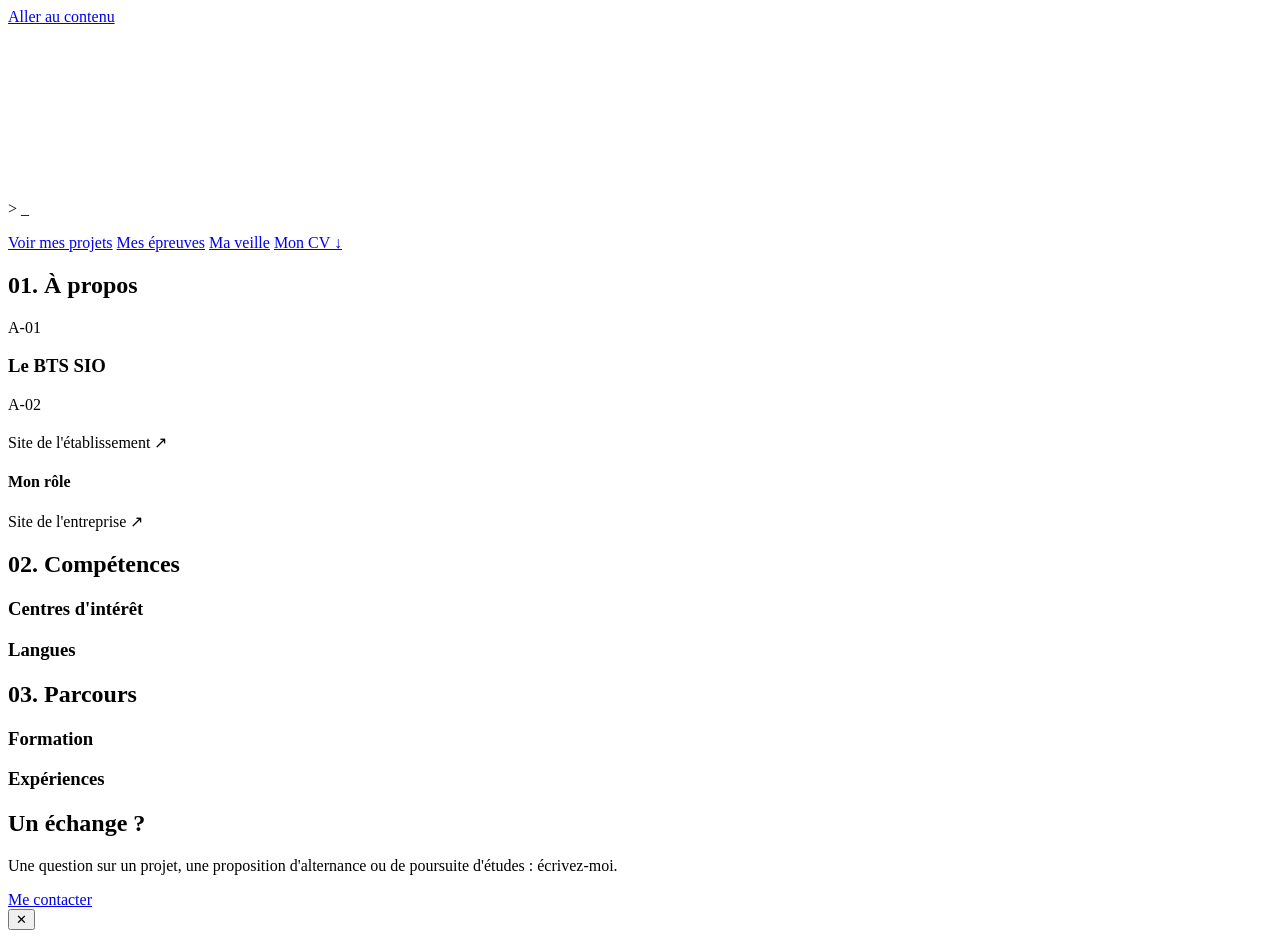
==== index.html @ 0b48050b "Add files via upload" ====
<!DOCTYPE html>
<html lang="fr">
<head>
  <meta charset="UTF-8">
  <meta name="viewport" content="width=device-width, initial-scale=1.0">
  <title>Accueil — Portfolio BTS SIO SISR</title>
  <meta name="description" content="Portfolio BTS SIO option SISR — Épreuve E5">
  <link rel="icon" href="data:image/svg+xml,<svg xmlns='http://www.w3.org/2000/svg' viewBox='0 0 100 100'><text y='.9em' font-size='90'>🖧</text></svg>">
  <link rel="preconnect" href="https://fonts.googleapis.com">
  <link rel="preconnect" href="https://fonts.gstatic.com" crossorigin>
  <link href="https://fonts.googleapis.com/css2?family=Inter:wght@400;500;600;700;800&family=JetBrains+Mono:wght@400;600&display=swap" rel="stylesheet">
  <link rel="stylesheet" href="css/style.css">
  <script>try{document.documentElement.dataset.theme=localStorage.getItem("theme")||"dark"}catch(e){document.documentElement.dataset.theme="dark"}</script>
</head>
<body data-page="accueil">
  <a class="skip" href="#main">Aller au contenu</a>
  <header class="nav" id="nav"></header>
  <main id="main">
    <section class="hero" id="accueil">
      <canvas id="network-bg" aria-hidden="true"></canvas>
      <div class="container hero__content">
        <span class="tag" id="hero-badge"></span>
        <h1 class="hero__name" id="hero-name"></h1>
        <p class="hero__typed mono"><span class="prompt">&gt;</span> <span id="typed"></span><span class="cursor">_</span></p>
        <p class="hero__intro" id="hero-intro"></p>
        <div class="hero__actions">
          <a href="projets.html" class="btn btn--primary">Voir mes projets</a>
          <a href="epreuves.html" class="btn btn--ghost">Mes épreuves</a>
          <a href="veille.html" class="btn btn--ghost">Ma veille</a>
          <a href="#" class="btn btn--ghost" id="cv-btn" target="_blank" rel="noopener">Mon CV ↓</a>
        </div>
      </div>
    </section>

    <section class="section section--tight">
      <div class="container"><div class="stats" id="stats"></div></div>
    </section>

    <section class="section" id="apropos">
      <div class="container">
        <h2 class="section__title"><span class="num">01.</span> À propos</h2>
        <div class="about">
          <div class="about__photo" id="about-photo"></div>
          <div class="about__text"><p id="about-presentation"></p><ul class="about__infos" id="about-infos"></ul></div>
        </div>
        <div class="info-grid">
          <article class="card reveal"><p class="tag">A-01</p><h3>Le BTS SIO</h3><p id="bts-text"></p></article>
          <article class="card reveal"><p class="tag">A-02</p><h3 id="ecole-nom"></h3><p id="ecole-desc"></p><dl class="kv" id="ecole-infos"></dl><a id="ecole-site" target="_blank" rel="noopener">Site de l'établissement ↗</a></article>
          <article class="card reveal"><p class="tag" id="entreprise-type"></p><h3 id="entreprise-nom"></h3><p id="entreprise-desc"></p><h4 class="mini">Mon rôle</h4><p id="entreprise-role"></p><a id="entreprise-site" target="_blank" rel="noopener">Site de l'entreprise ↗</a></article>
        </div>
      </div>
    </section>

    <section class="section section--alt" id="competences">
      <div class="container">
        <h2 class="section__title"><span class="num">02.</span> Compétences</h2>
        <div class="skills" id="skills"></div>
        <div class="info-grid info-grid--2">
          <div class="card reveal"><h3>Centres d'intérêt</h3><div class="chips" id="soft"></div></div>
          <div class="card reveal"><h3>Langues</h3><ul class="list" id="langues"></ul></div>
        </div>
      </div>
    </section>

    <section class="section" id="parcours">
      <div class="container">
        <h2 class="section__title"><span class="num">03.</span> Parcours</h2>
        <div class="two-cols">
          <div><h3 class="sub-title">Formation</h3><div class="timeline" id="parcours-list"></div></div>
          <div><h3 class="sub-title">Expériences</h3><div class="timeline" id="experiences-list"></div></div>
        </div>
      </div>
    </section>

    <section class="section section--alt">
      <div class="container center">
        <h2 class="section__title section__title--center">Un échange ?</h2>
        <p class="section__intro">Une question sur un projet, une proposition d'alternance ou de poursuite d'études : écrivez-moi.</p>
        <a href="contact.html" class="btn btn--primary">Me contacter</a>
      </div>
    </section>
  </main>
  <footer class="footer" id="footer"></footer>

  <div class="modal" id="modal" aria-hidden="true">
    <div class="modal__overlay" data-close></div>
    <div class="modal__box" role="dialog" aria-modal="true" aria-labelledby="modal-title">
      <button class="modal__close" data-close aria-label="Fermer">✕</button>
      <div id="modal-content"></div>
    </div>
  </div>

  <script src="js/data/accueil.js"></script>
  <script src="js/data/epreuves.js"></script>
  <script src="js/data/projets.js"></script>
  <script src="js/data/veille.js"></script>
  <script src="js/data/certifications.js"></script>
  <script src="js/main.js"></script>
</body>
</html>
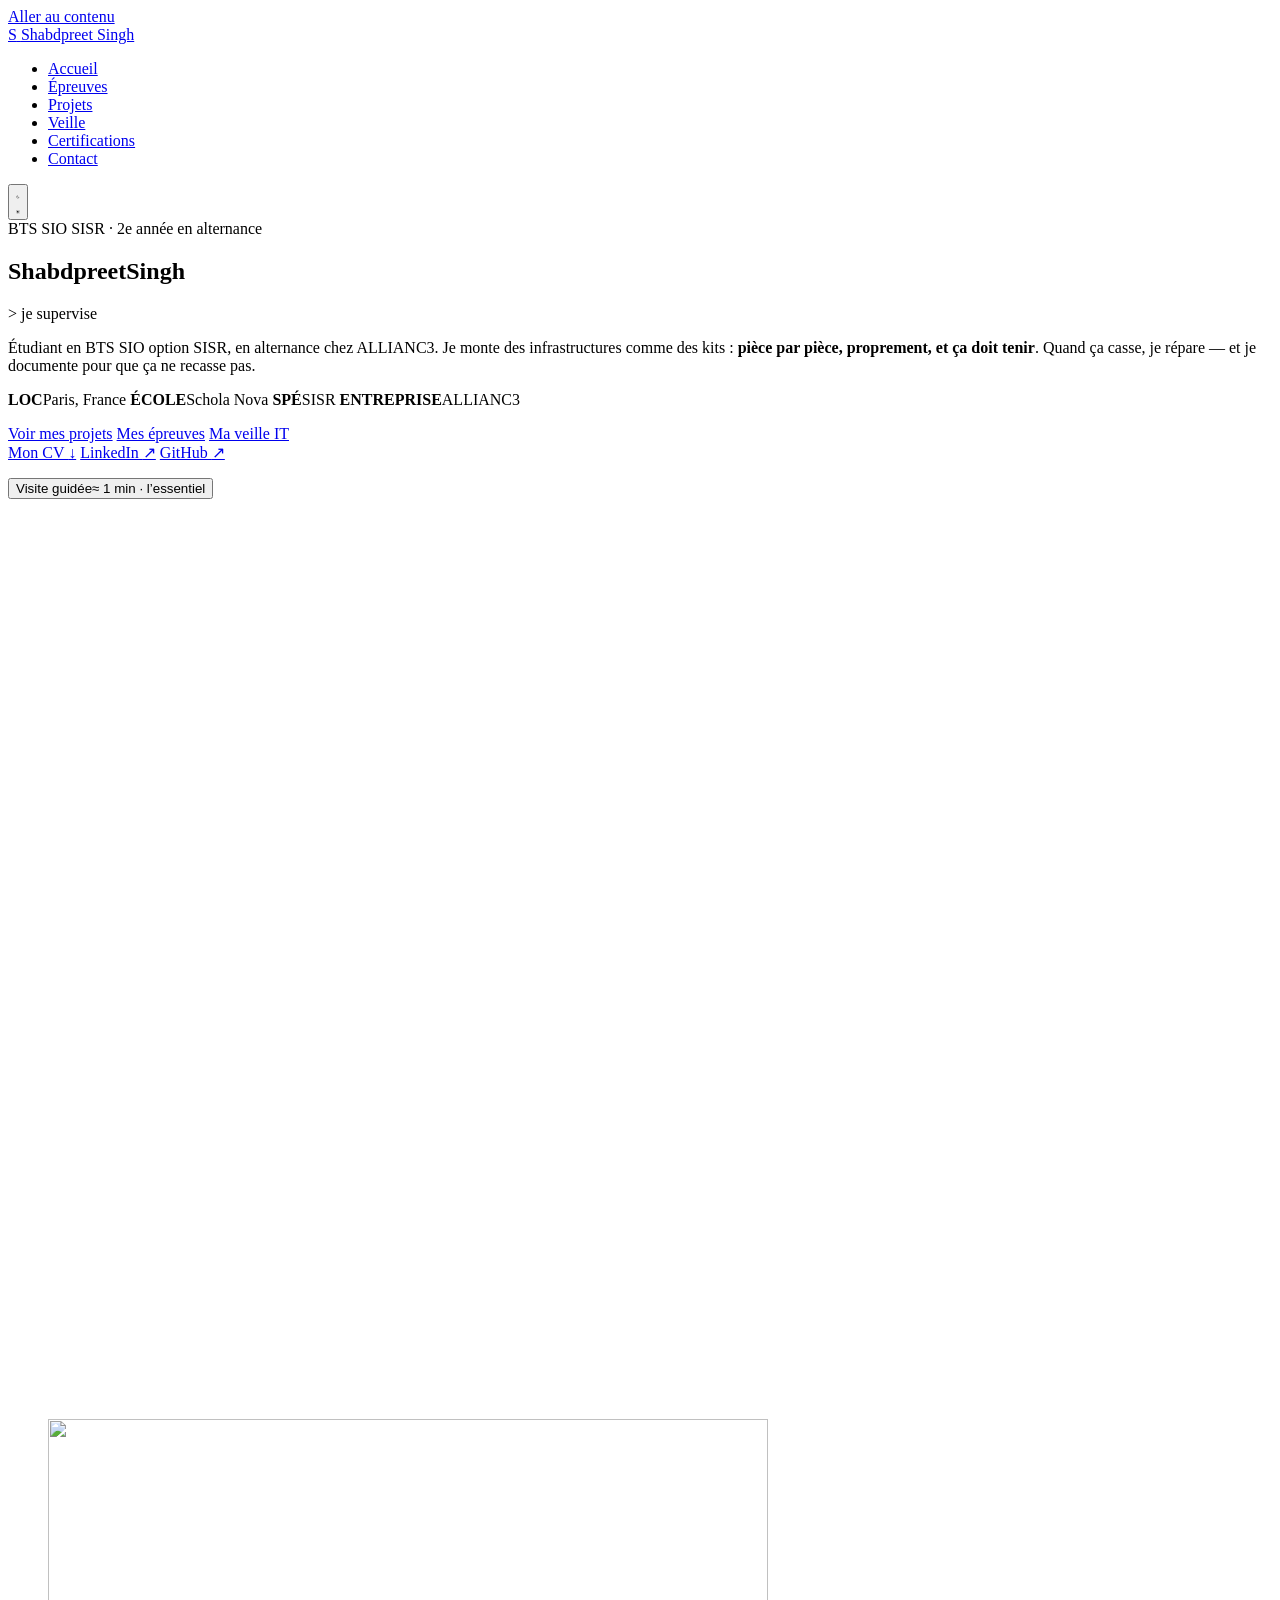
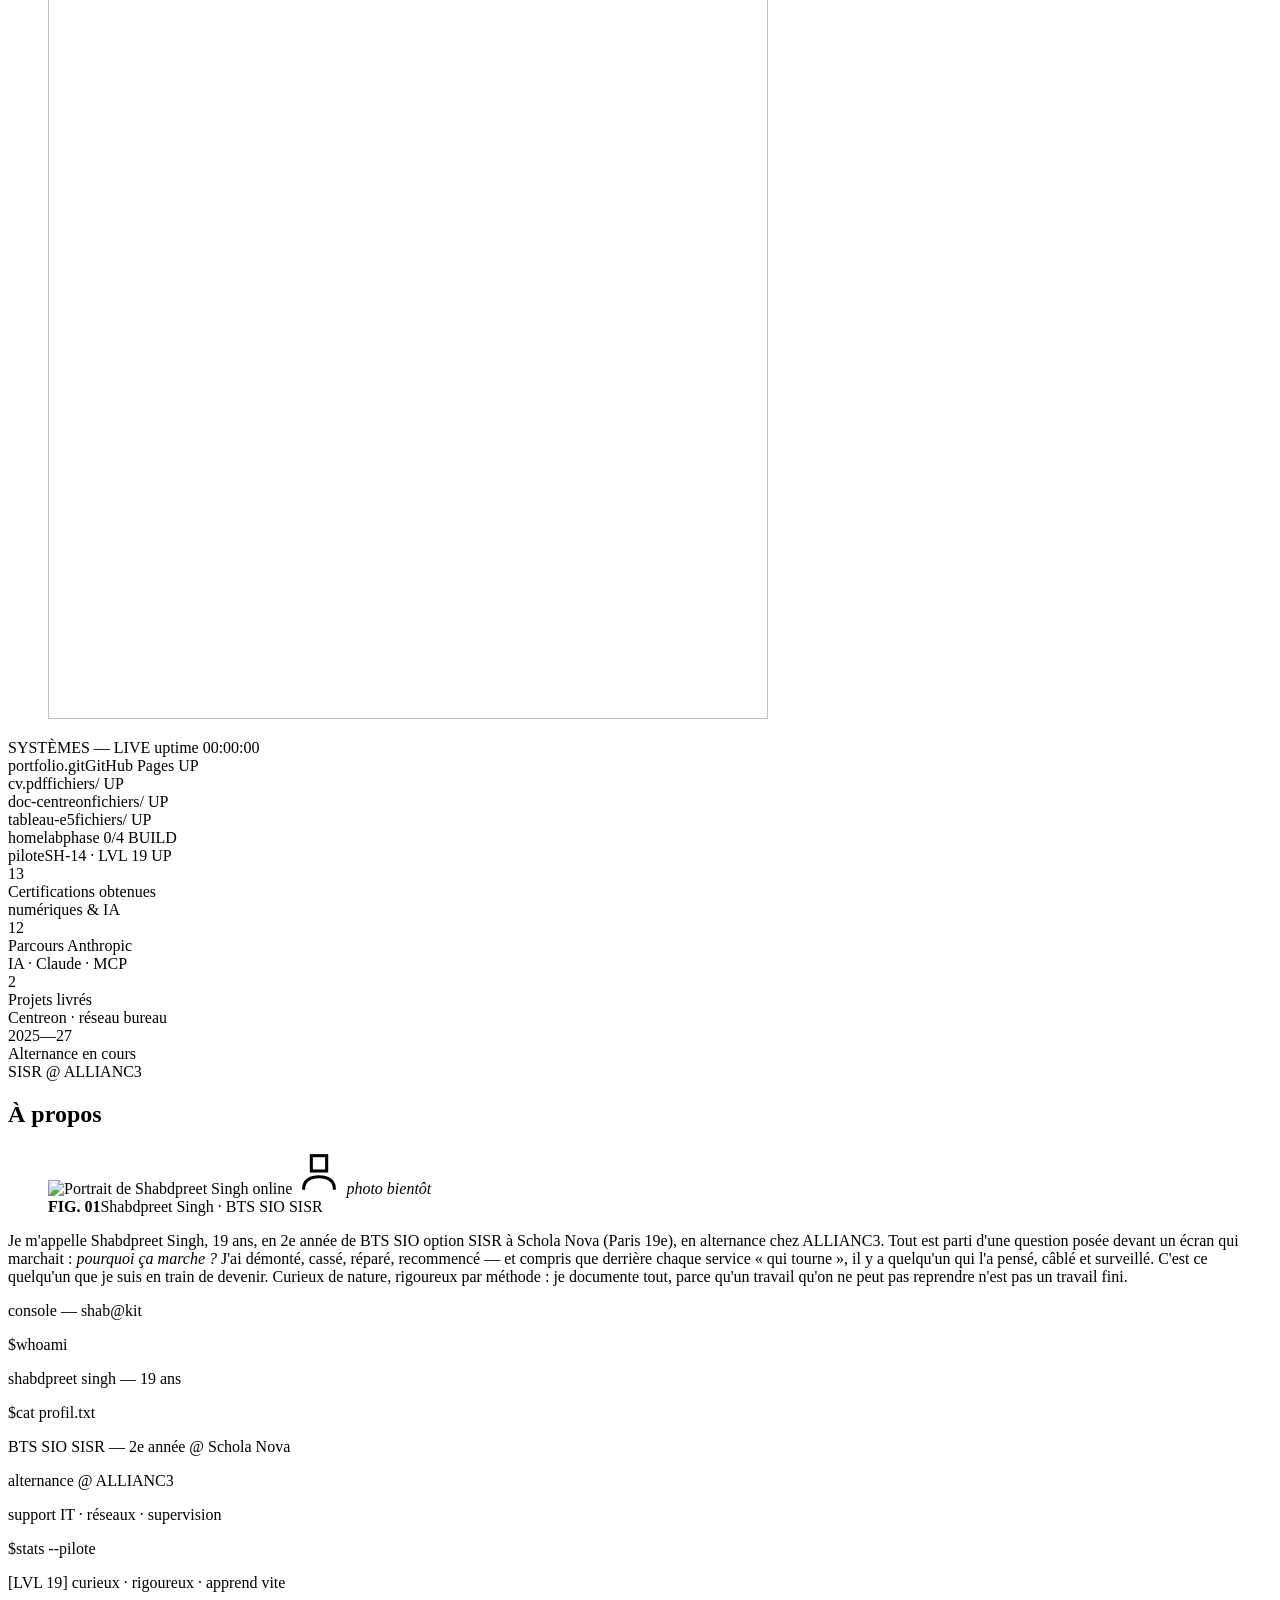
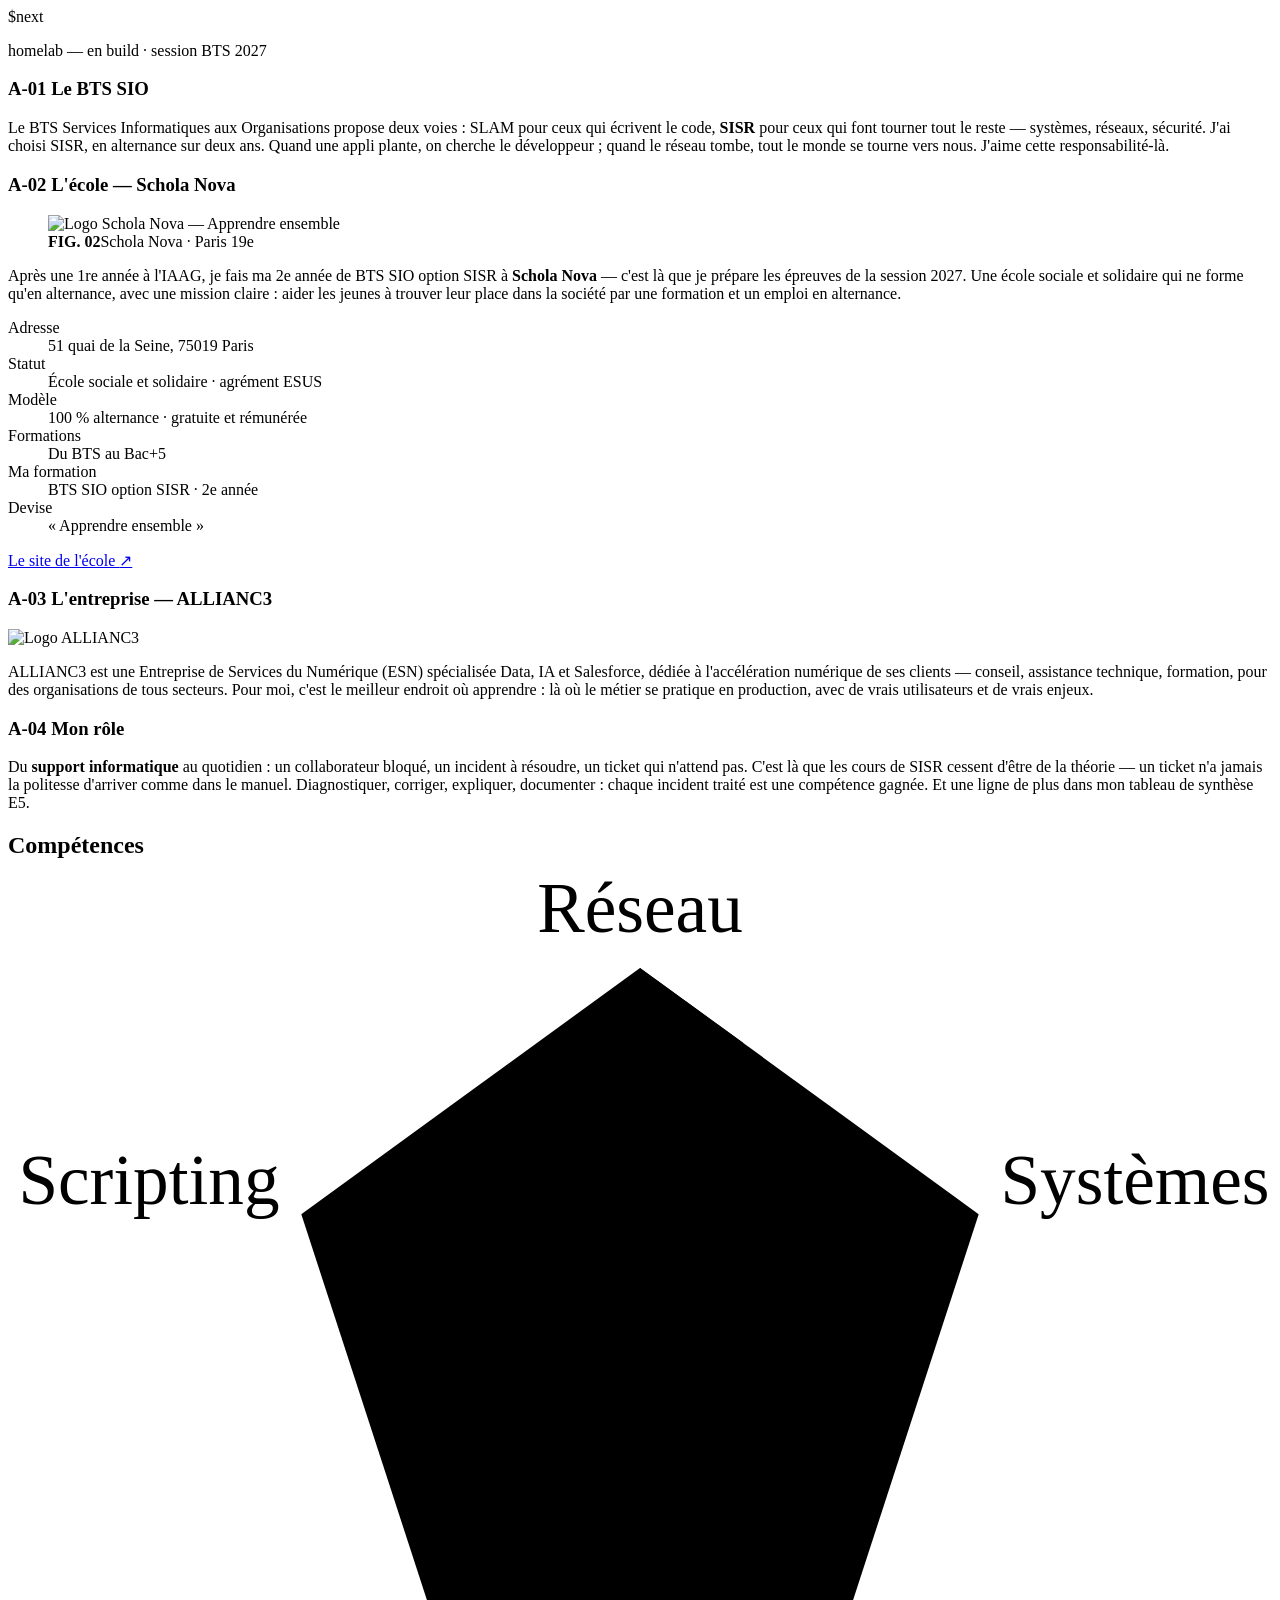
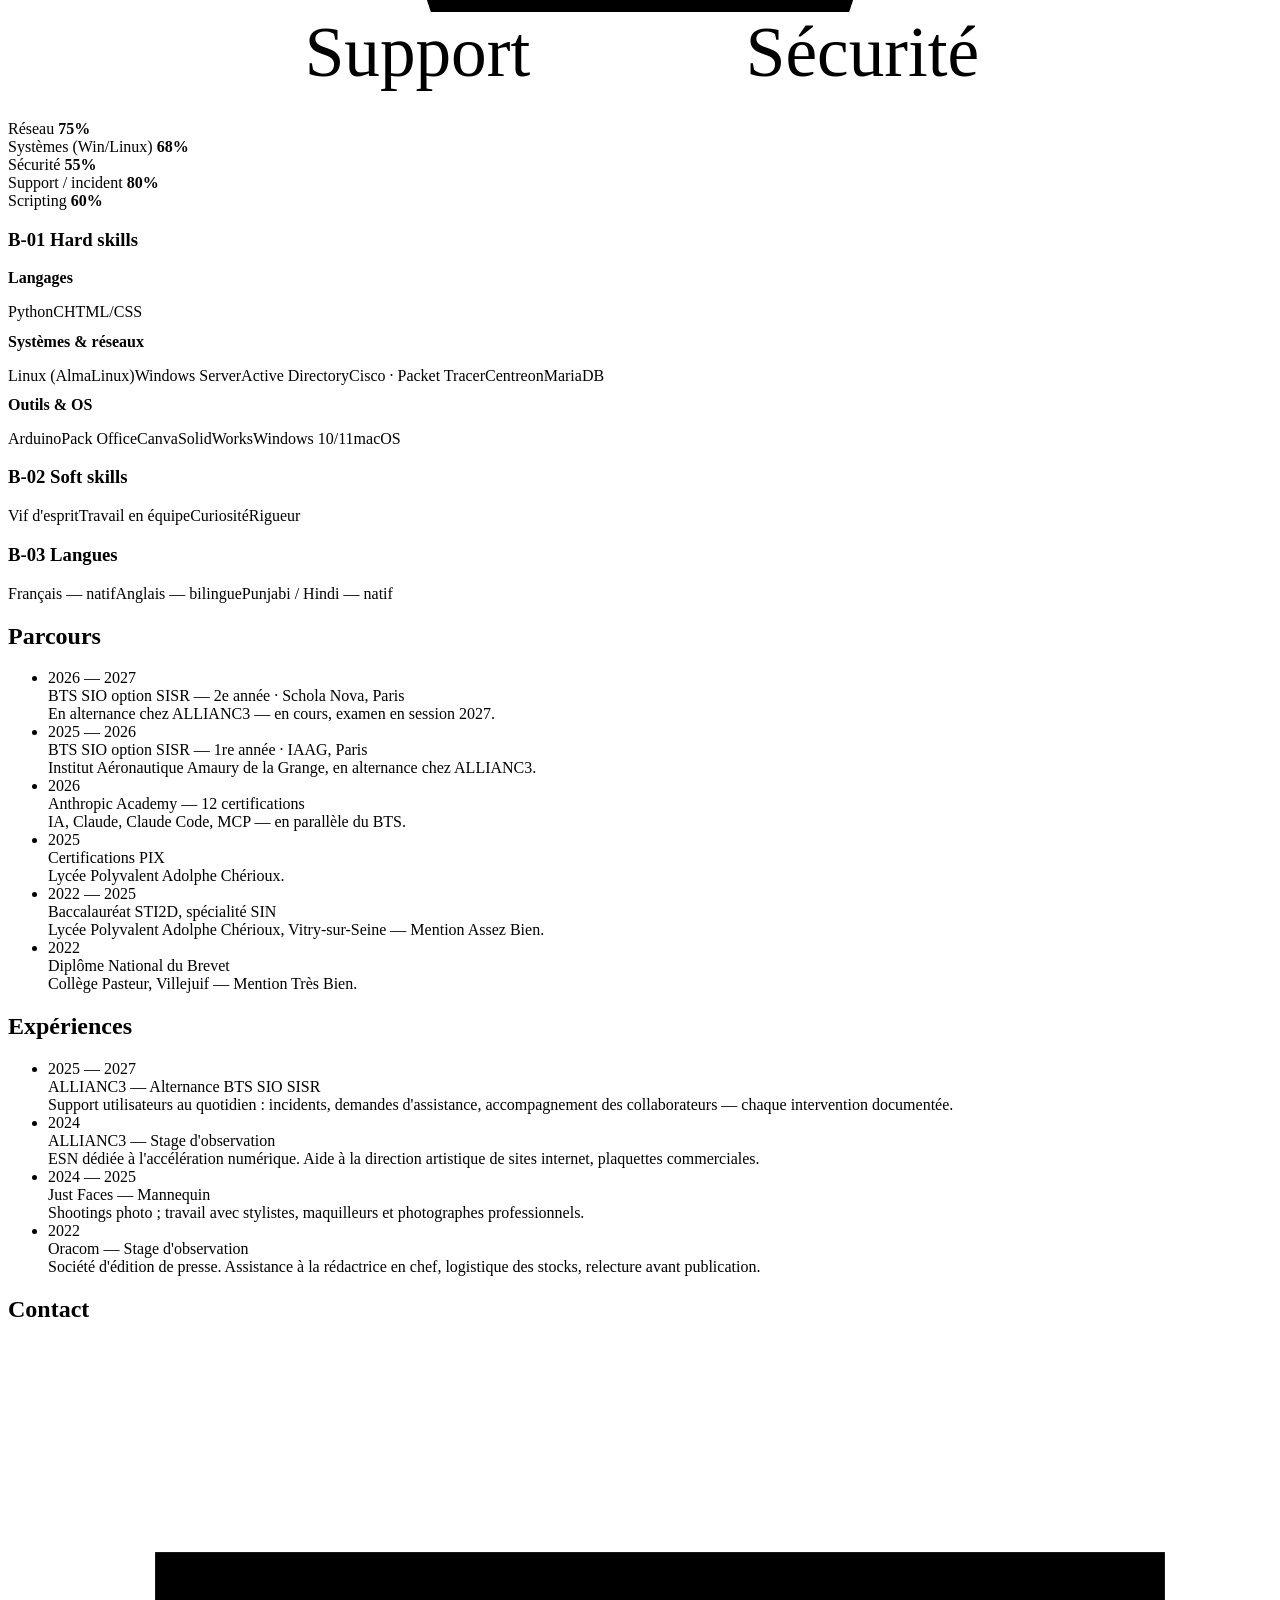
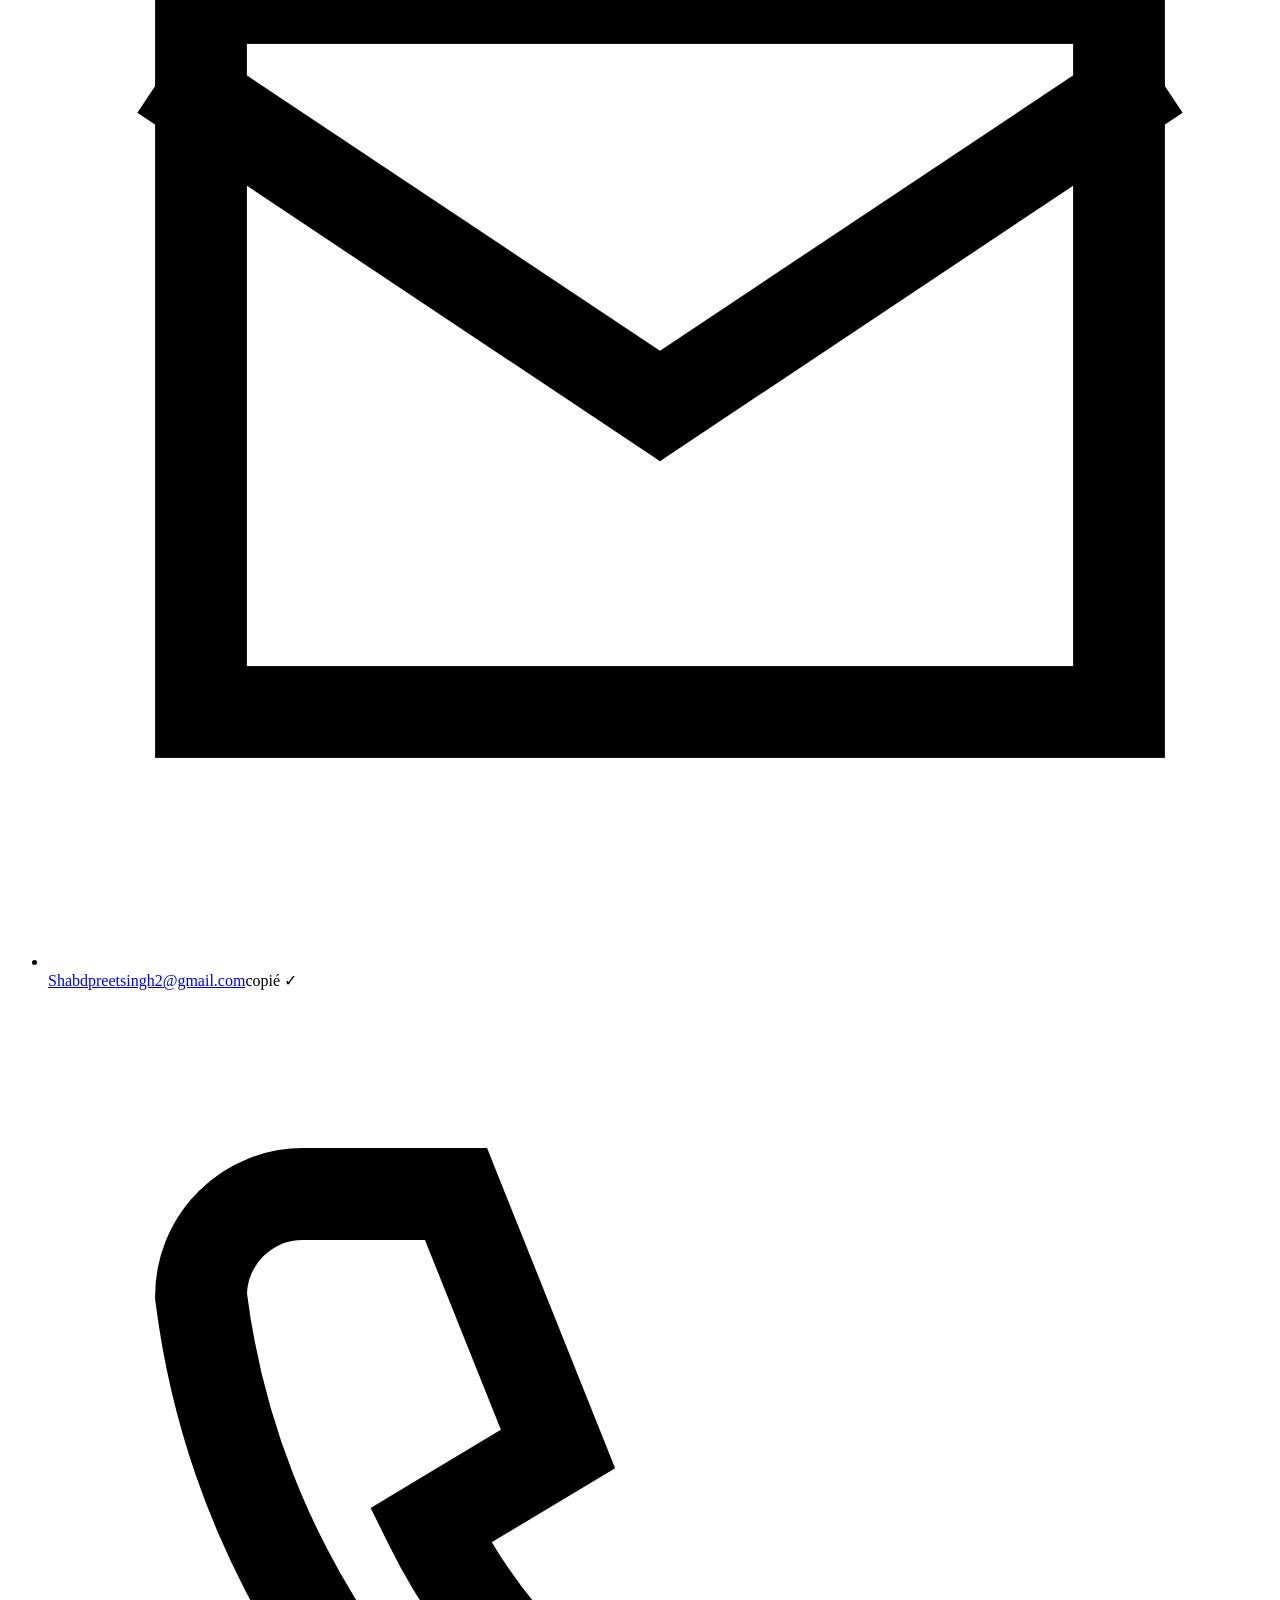
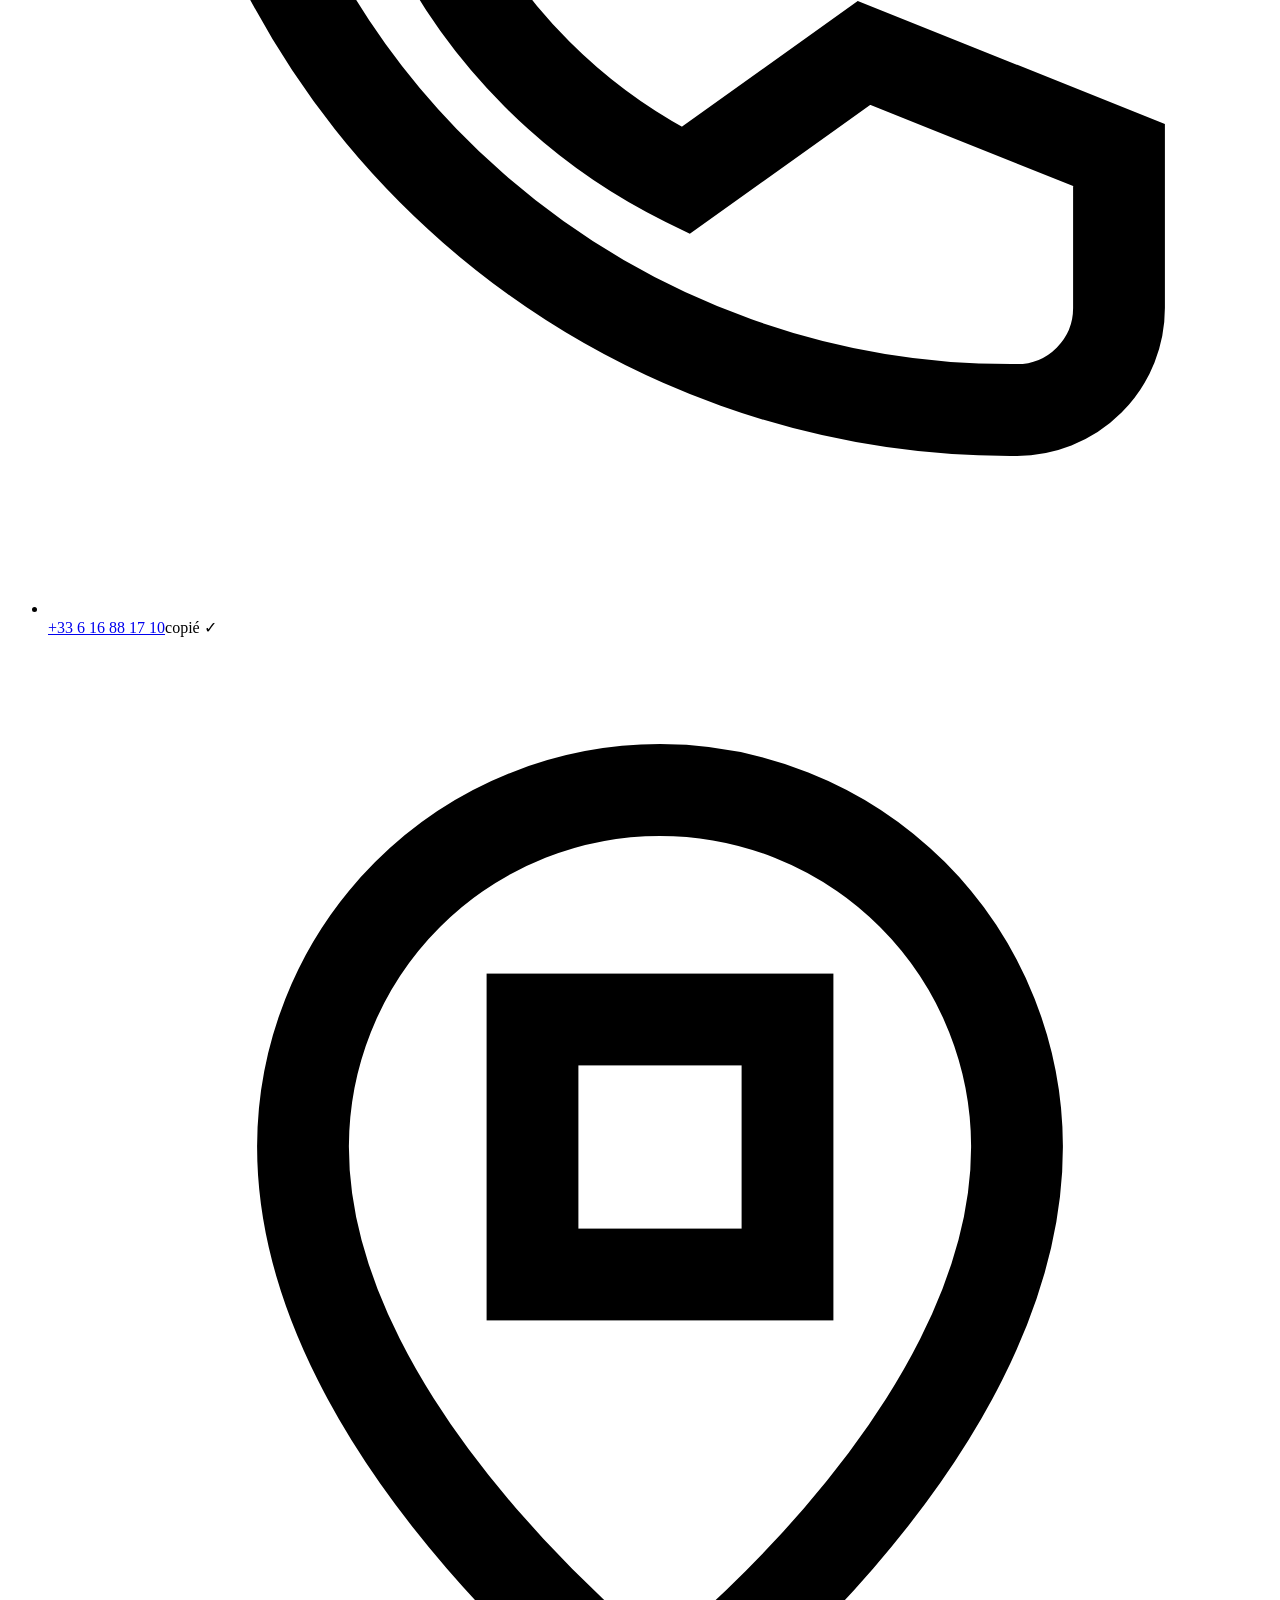
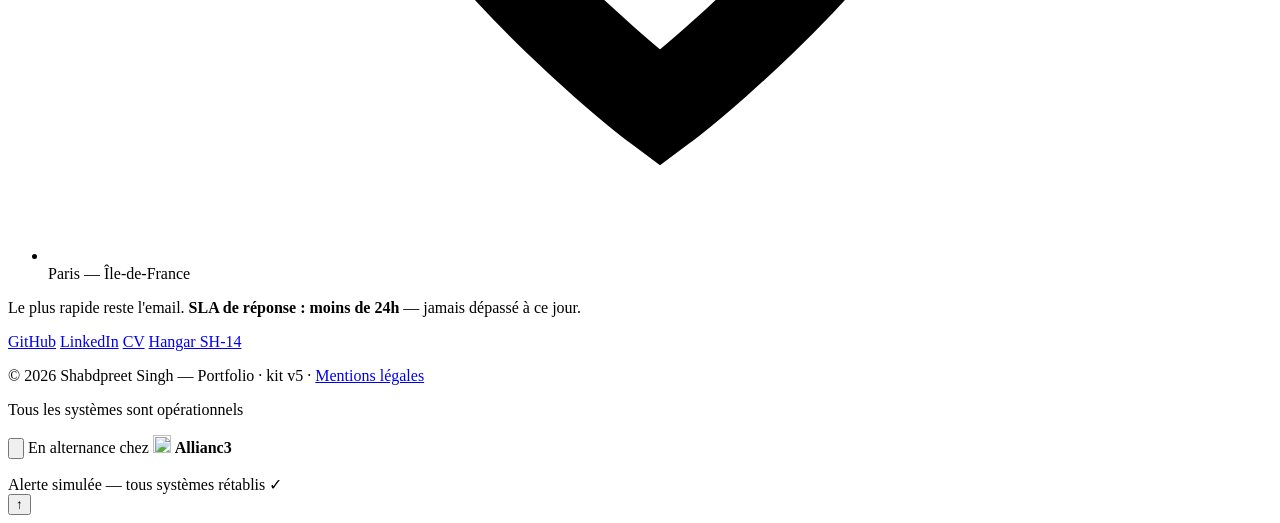
==== commit 688e41de: "Add files via upload" ====
--- a/index.html
+++ b/index.html
@@ -1,100 +1,445 @@
 <!DOCTYPE html>
 <html lang="fr">
 <head>
-  <meta charset="UTF-8">
-  <meta name="viewport" content="width=device-width, initial-scale=1.0">
-  <title>Accueil — Portfolio BTS SIO SISR</title>
-  <meta name="description" content="Portfolio BTS SIO option SISR — Épreuve E5">
-  <link rel="icon" href="data:image/svg+xml,<svg xmlns='http://www.w3.org/2000/svg' viewBox='0 0 100 100'><text y='.9em' font-size='90'>🖧</text></svg>">
-  <link rel="preconnect" href="https://fonts.googleapis.com">
-  <link rel="preconnect" href="https://fonts.gstatic.com" crossorigin>
-  <link href="https://fonts.googleapis.com/css2?family=Inter:wght@400;500;600;700;800&family=JetBrains+Mono:wght@400;600&display=swap" rel="stylesheet">
-  <link rel="stylesheet" href="css/style.css">
-  <script>try{document.documentElement.dataset.theme=localStorage.getItem("theme")||"dark"}catch(e){document.documentElement.dataset.theme="dark"}</script>
+    <meta charset="UTF-8">
+    <meta name="viewport" content="width=device-width, initial-scale=1.0">
+    <script>
+    /* Avant le 1er rendu : thème sauvegardé (plus de flash clair en mode sombre),
+       classe .js (sans JS, rien n'est caché), volet de transition si on arrive
+       d'une autre page du kit. */
+    (function (h) {
+        h.classList.add('js');
+        try {
+            var t = localStorage.getItem('theme');
+            if (!t && window.matchMedia) t = matchMedia('(prefers-color-scheme: dark)').matches ? 'dark' : 'light';
+            if (t) h.setAttribute('data-theme', t);
+            var n = sessionStorage.getItem('kit-nav');
+            if (n) {
+                sessionStorage.removeItem('kit-nav');
+                if (!matchMedia('(prefers-reduced-motion: reduce)').matches) {
+                    h.classList.add('shutter-in');
+                    h.style.setProperty('--shutter-label', JSON.stringify(n));
+                }
+            }
+        } catch (e) {}
+    })(document.documentElement);
+    </script>
+    <title>Shabdpreet Singh | Portfolio</title>
+    <meta name="description" content="Portfolio de Shabdpreet Singh — BTS SIO SISR en alternance chez ALLIANC3. Supervision, réseaux, infrastructure. Monté pièce par pièce, documenté pour tenir.">
+    <link rel="preconnect" href="https://fonts.googleapis.com">
+    <link rel="preconnect" href="https://fonts.gstatic.com" crossorigin>
+    <link href="https://fonts.googleapis.com/css2?family=Barlow+Condensed:wght@600;700;800&family=Barlow:wght@400;500;600&family=IBM+Plex+Mono:wght@400;500;600&display=swap" rel="stylesheet">
+    <link rel="stylesheet" href="./style.css">
+    <link rel="icon" type="image/svg+xml" href="./favicon.svg">
+    <link rel="apple-touch-icon" href="./fichiers/icon-192.png">
+    <link rel="canonical" href="https://shab14.github.io/Mon-Portfolio/">
+    <meta property="og:type" content="website">
+    <meta property="og:title" content="Shabdpreet Singh | Portfolio">
+    <meta property="og:description" content="Portfolio de Shabdpreet Singh, étudiant BTS SIO SISR en alternance chez ALLIANC3.">
+    <meta name="theme-color" content="#D42B1E">
+
+    <meta property="og:image" content="https://shab14.github.io/Mon-Portfolio/fichiers/og-image.png">
+    <meta property="og:image:alt" content="SH-14, le robot pilote du portfolio, sur la plaque rouge du kit — Shabdpreet Singh, BTS SIO SISR en alternance chez ALLIANC3">
+    <meta property="og:url" content="https://shab14.github.io/Mon-Portfolio/">
+    <meta property="og:image:width" content="1200">
+    <meta property="og:image:height" content="630">
+    <meta name="twitter:card" content="summary_large_image">
+    <meta name="twitter:image" content="https://shab14.github.io/Mon-Portfolio/fichiers/og-image.png">
+    <meta name="twitter:image:alt" content="SH-14, le robot pilote du portfolio, sur la plaque rouge du kit — Shabdpreet Singh, BTS SIO SISR en alternance chez ALLIANC3">
+    <meta name="twitter:title" content="Shabdpreet Singh | Portfolio">
+    <meta name="twitter:description" content="Portfolio de Shabdpreet Singh, étudiant BTS SIO SISR en alternance chez ALLIANC3.">
+    <link rel="manifest" href="./site.webmanifest">
+    <script type="application/ld+json">
+    {
+      "@context": "https://schema.org",
+      "@type": "Person",
+      "name": "Shabdpreet Singh",
+      "url": "https://shab14.github.io/Mon-Portfolio/",
+      "jobTitle": "Étudiant BTS SIO SISR en alternance",
+      "worksFor": { "@type": "Organization", "name": "ALLIANC3" },
+      "affiliation": { "@type": "EducationalOrganization", "name": "Schola Nova", "address": { "@type": "PostalAddress", "streetAddress": "51 quai de la Seine", "postalCode": "75019", "addressLocality": "Paris", "addressCountry": "FR" } },
+      "alumniOf": { "@type": "EducationalOrganization", "name": "IAAG - Institut Aéronautique Amaury de la Grange" },
+      "knowsAbout": ["Supervision réseau", "Centreon", "Administration systèmes", "Cybersécurité", "Infrastructure", "Linux", "Windows Server"],
+      "sameAs": [
+        "https://github.com/shab14",
+        "https://www.linkedin.com/in/shabdpreet-singh-401012376/"
+      ],
+      "address": { "@type": "PostalAddress", "addressLocality": "Paris", "addressCountry": "FR" }
+    }
+    </script>
 </head>
-<body data-page="accueil">
-  <a class="skip" href="#main">Aller au contenu</a>
-  <header class="nav" id="nav"></header>
-  <main id="main">
-    <section class="hero" id="accueil">
-      <canvas id="network-bg" aria-hidden="true"></canvas>
-      <div class="container hero__content">
-        <span class="tag" id="hero-badge"></span>
-        <h1 class="hero__name" id="hero-name"></h1>
-        <p class="hero__typed mono"><span class="prompt">&gt;</span> <span id="typed"></span><span class="cursor">_</span></p>
-        <p class="hero__intro" id="hero-intro"></p>
-        <div class="hero__actions">
-          <a href="projets.html" class="btn btn--primary">Voir mes projets</a>
-          <a href="epreuves.html" class="btn btn--ghost">Mes épreuves</a>
-          <a href="veille.html" class="btn btn--ghost">Ma veille</a>
-          <a href="#" class="btn btn--ghost" id="cv-btn" target="_blank" rel="noopener">Mon CV ↓</a>
+<body>
+    <a class="skip-link" href="#main">Aller au contenu</a>
+    <div class="read-progress"></div>
+    <nav>
+        <div class="nav-container">
+            <a href="./index.html" class="logo">
+                <span class="logo-mark"><span class="lm-s">S</span><span class="lm-v" aria-hidden="true"></span></span>
+                <span class="logo-text">Shabdpreet Singh</span>
+            </a>
+            <ul class="nav-links">
+                <li><a href="./index.html">Accueil</a></li>
+                <li><a href="./epreuve.html">Épreuves</a></li>
+                <li><a href="./projet.html">Projets</a></li>
+                <li><a href="./veille.html">Veille</a></li>
+                <li><a href="./certifs.html">Certifications</a></li>
+                <li><a href="./contact.html">Contact</a></li>
+            </ul>
+            <div class="nav-actions">
+                <button class="icon-btn theme-toggle" id="themeToggle" type="button" aria-label="Basculer le thème clair/sombre" title="Thème clair/sombre">
+                    <span class="moon" aria-hidden="true"><svg viewBox="0 0 24 24" fill="none" stroke="currentColor" stroke-width="2" stroke-linejoin="round"><path d="M20 14.5A8.5 8.5 0 0 1 9.5 4a8.5 8.5 0 1 0 10.5 10.5z"/></svg></span>
+                    <span class="sun" aria-hidden="true"><svg viewBox="0 0 24 24" fill="none" stroke="currentColor" stroke-width="2" stroke-linecap="square"><rect x="8" y="8" width="8" height="8"/><path d="M12 2v3M12 19v3M2 12h3M19 12h3M4.9 4.9l2.1 2.1M17 17l2.1 2.1M4.9 19.1 7 17M17 7l2.1-2.1"/></svg></span>
+                </button>
+            </div>
         </div>
-      </div>
-    </section>
-
-    <section class="section section--tight">
-      <div class="container"><div class="stats" id="stats"></div></div>
-    </section>
-
-    <section class="section" id="apropos">
-      <div class="container">
-        <h2 class="section__title"><span class="num">01.</span> À propos</h2>
-        <div class="about">
-          <div class="about__photo" id="about-photo"></div>
-          <div class="about__text"><p id="about-presentation"></p><ul class="about__infos" id="about-infos"></ul></div>
+    </nav>
+
+    <main id="main">
+        <section class="hero hero-stage hazard-bottom">
+            <div class="hero-plate" aria-hidden="true"></div>
+            <span class="reg tl" aria-hidden="true"></span>
+            <span class="reg br" aria-hidden="true"></span>
+            <div class="hero-inner">
+                <div class="hero-text">
+                    <span class="hero-eyebrow"><span class="dot"></span> BTS SIO SISR · 2e année en alternance</span>
+                    <h1><span class="name-line"><span>Shabdpreet</span></span><span class="name-line name-outline"><span>Singh</span></span></h1>
+                    <p class="hero-roles" aria-hidden="true"><span class="rp">&gt;</span> <span class="role-word" data-roles="je supervise,j'administre,je sécurise,je dépanne,je documente">je supervise</span><span class="role-caret"></span></p>
+                    <p class="lede">Étudiant en BTS SIO option SISR, en alternance chez ALLIANC3. Je monte des infrastructures comme des kits : <strong>pièce par pièce, proprement, et ça doit tenir</strong>. Quand ça casse, je répare — et je documente pour que ça ne recasse pas.</p>
+                    <p class="infos-rapides">
+                        <span><b>LOC</b>Paris, France</span>
+                        <span><b>ÉCOLE</b>Schola Nova</span>
+                        <span><b>SPÉ</b>SISR</span>
+                        <span><b>ENTREPRISE</b>ALLIANC3</span>
+                    </p>
+                    <div class="cta-buttons">
+                        <a href="./projet.html" class="btn btn-primary">Voir mes projets</a>
+                        <a href="./epreuve.html" class="btn btn-outline">Mes épreuves</a>
+                        <a href="./veille.html" class="btn btn-outline">Ma veille IT</a>
+                    </div>
+                    <div class="cta-buttons downloads">
+                        <a href="./fichiers/CV_Shabdpreet_Singh.pdf" class="btn btn-outline" download>Mon CV <span class="arr">↓</span></a>
+                        <a href="https://www.linkedin.com/in/shabdpreet-singh-401012376/" class="btn btn-outline" target="_blank" rel="noopener">LinkedIn <span class="arr">↗</span></a>
+                        <a href="https://github.com/shab14" class="btn btn-outline" target="_blank" rel="noopener">GitHub <span class="arr">↗</span></a>
+                    </div>
+                    <p class="tour-line">
+                        <button class="tour-cta" type="button" data-tour-start>
+                            <span class="tour-cta-ico" aria-hidden="true"></span>Visite guidée<span class="tour-cta-time">≈ 1 min · l’essentiel</span>
+                        </button>
+                    </p>
+                </div>
+
+                <div class="panel-stage">
+                <figure class="sh14-video" data-pl-station aria-hidden="true">
+                    <video class="sh14-video-media" muted loop playsinline preload="none" disablepictureinpicture
+                           width="720" height="900" poster="./fichiers/sh14/sh14-kit.png">
+                        <source src="./fichiers/sh14/sh14-kit.webm" type="video/webm">
+                    </video>
+                    <img class="sh14-video-still" src="./fichiers/sh14/sh14-kit.png" alt="" width="720" height="900" decoding="async">
+                </figure>
+                <div class="status-panel" id="statusPanel" aria-hidden="true" data-live>
+                    <div class="status-panel-head">
+                        <span class="status-panel-title"><span class="live-dot"></span>SYSTÈMES — LIVE</span>
+                        <span class="status-uptime" id="uptime" title="depuis le dernier déploiement">uptime 00:00:00</span>
+                    </div>
+                    <!-- Lignes « data-check » : vérifiées pour de vrai par script.js
+                         (API GitHub, requêtes HEAD avec code HTTP, taille et latence). -->
+                    <div class="status-row" data-svc="1" data-check="github" data-repo="shab14/Mon-Portfolio">
+                        <span class="svc"><span class="status-led"></span><span class="svc-name">portfolio.git</span><span class="svc-meta">GitHub Pages</span></span>
+                        <span class="status-pill">UP</span>
+                    </div>
+                    <div class="status-row" data-svc="2" data-check="head" data-url="./fichiers/CV_Shabdpreet_Singh.pdf">
+                        <span class="svc"><span class="status-led"></span><span class="svc-name">cv.pdf</span><span class="svc-meta">fichiers/</span></span>
+                        <span class="status-pill">UP</span>
+                    </div>
+                    <div class="status-row" data-svc="3" data-check="head" data-url="./fichiers/Projet_Centreon.pdf">
+                        <span class="svc"><span class="status-led"></span><span class="svc-name">doc-centreon</span><span class="svc-meta">fichiers/</span></span>
+                        <span class="status-pill">UP</span>
+                    </div>
+                    <div class="status-row" data-svc="4" data-check="head" data-url="./fichiers/Tableau_synthese_E4_BTS_SIO.xlsx">
+                        <span class="svc"><span class="status-led"></span><span class="svc-name">tableau-e5</span><span class="svc-meta">fichiers/</span></span>
+                        <span class="status-pill">UP</span>
+                    </div>
+                    <div class="status-row" data-svc="5">
+                        <span class="svc"><span class="status-led warn"></span><span class="svc-name">homelab</span><span class="svc-meta">phase 0/4</span></span>
+                        <span class="status-pill warn">BUILD</span>
+                    </div>
+                    <div class="status-row" data-svc="6">
+                        <span class="svc"><span class="status-led"></span><span class="svc-name">pilote</span><span class="svc-meta">SH-14 · LVL 19</span></span>
+                        <span class="status-pill">UP</span>
+                    </div>
+                    <div class="status-log"><span id="statusLog"></span><span class="caret" aria-hidden="true"></span></div>
+                </div>
+                </div>
+            </div>
+        </section>
+
+        <section class="metrics-wrap" aria-label="Quelques chiffres">
+            <div class="metrics">
+                <div class="metric reveal" data-i="1">
+                    <div class="num"><span data-count="13">13</span></div>
+                    <div class="lbl">Certifications obtenues</div>
+                    <div class="sub">numériques &amp; IA</div>
+                </div>
+                <div class="metric reveal" data-i="2">
+                    <div class="num"><span data-count="12">12</span></div>
+                    <div class="lbl">Parcours Anthropic</div>
+                    <div class="sub">IA · Claude · MCP</div>
+                </div>
+                <div class="metric reveal" data-i="3">
+                    <div class="num"><span data-count="2">2</span></div>
+                    <div class="lbl">Projets livrés</div>
+                    <div class="sub">Centreon · réseau bureau</div>
+                </div>
+                <div class="metric reveal" data-i="4">
+                    <div class="num">2025<span class="dash">—</span>27</div>
+                    <div class="lbl">Alternance en cours</div>
+                    <div class="sub">SISR @ ALLIANC3</div>
+                </div>
+            </div>
+        </section>
+
+        <section>
+            <h2 class="section-title" data-step="01"><span class="st-text">À propos</span></h2>
+            <div class="about-intro">
+                <figure class="portrait reveal" data-i="1">
+                    <div class="portrait-stage">
+                    <div class="pl-peek" data-pilote="peek" aria-hidden="true"></div>
+                    <div class="portrait-frame">
+                        <img src="./fichiers/photo.jpg" alt="Portrait de Shabdpreet Singh" loading="lazy" data-skeleton
+                             onerror="this.closest('.portrait-frame').classList.add('no-photo')">
+                        <span class="p-corner tl" aria-hidden="true"></span>
+                        <span class="p-corner tr" aria-hidden="true"></span>
+                        <span class="p-corner bl" aria-hidden="true"></span>
+                        <span class="p-corner br" aria-hidden="true"></span>
+                        <span class="portrait-badge"><span class="status-led"></span>online</span>
+                        <span class="portrait-placeholder" aria-hidden="true">
+                            <svg viewBox="0 0 24 24" width="46" height="46" fill="none" stroke="currentColor" stroke-width="1.6" stroke-linecap="square" stroke-linejoin="miter"><rect x="8" y="4" width="8" height="8"/><path d="M4 21c0-4 3.5-6 8-6s8 2 8 6"/></svg>
+                            <em>photo bientôt</em>
+                        </span>
+                    </div>
+                    </div>
+                    <figcaption><b>FIG. 01</b>Shabdpreet Singh · <span>BTS SIO SISR</span></figcaption>
+                </figure>
+                <div class="about-intro-text">
+                <p class="lead-paragraph reveal" data-i="2">Je m'appelle Shabdpreet Singh, 19 ans, en 2e année de BTS SIO option SISR à Schola Nova (Paris 19e), en alternance chez ALLIANC3. Tout est parti d'une question posée devant un écran qui marchait : <em>pourquoi ça marche ?</em> J'ai démonté, cassé, réparé, recommencé — et compris que derrière chaque service « qui tourne », il y a quelqu'un qui l'a pensé, câblé et surveillé. C'est ce quelqu'un que je suis en train de devenir. Curieux de nature, rigoureux par méthode : je documente tout, parce qu'un travail qu'on ne peut pas reprendre n'est pas un travail fini.</p>
+                <div class="term reveal" data-i="3" aria-hidden="true">
+                    <div class="term-head">
+                        <span class="term-dots"><i></i><i></i><i></i></span>
+                        <span class="term-title">console — shab@kit</span>
+                    </div>
+                    <div class="term-body">
+                        <p class="term-line"><span class="prompt">$</span>whoami</p>
+                        <p class="term-line out">shabdpreet singh — 19 ans</p>
+                        <p class="term-line"><span class="prompt">$</span>cat profil.txt</p>
+                        <p class="term-line out">BTS SIO SISR — 2e année @ Schola Nova</p>
+                        <p class="term-line out">alternance @ <span class="accent2">ALLIANC3</span></p>
+                        <p class="term-line out">support IT · réseaux · supervision</p>
+                        <p class="term-line"><span class="prompt">$</span>stats --pilote</p>
+                        <p class="term-line out">[<span class="ok2">LVL 19</span>] curieux · rigoureux · apprend vite</p>
+                        <p class="term-line"><span class="prompt">$</span>next</p>
+                        <p class="term-line out"><span class="warn2">homelab</span> — en build · <span class="ok2">session BTS 2027</span></p>
+                    </div>
+                </div>
+                </div>
+            </div>
+
+            <div class="about-grid">
+                <div class="apropos-bloc reveal" data-i="1">
+                    <h3><span class="ico">A-01</span> Le BTS SIO</h3>
+                    <p>Le BTS Services Informatiques aux Organisations propose deux voies : SLAM pour ceux qui écrivent le code, <strong>SISR</strong> pour ceux qui font tourner tout le reste — systèmes, réseaux, sécurité. J'ai choisi SISR, en alternance sur deux ans. Quand une appli plante, on cherche le développeur ; quand le réseau tombe, tout le monde se tourne vers nous. J'aime cette responsabilité-là.</p>
+                </div>
+                <div class="apropos-bloc school-bloc reveal" data-i="2">
+                    <h3><span class="ico">A-02</span> L'école — Schola Nova</h3>
+                    <figure class="school-plate">
+                        <div class="school-stage">
+                            <div class="school-frame">
+                                <img src="./fichiers/schola-nova-logo.png" alt="Logo Schola Nova — Apprendre ensemble" width="320" height="111" loading="lazy" data-skeleton>
+                                <span class="p-corner tl" aria-hidden="true"></span>
+                                <span class="p-corner tr" aria-hidden="true"></span>
+                                <span class="p-corner bl" aria-hidden="true"></span>
+                                <span class="p-corner br" aria-hidden="true"></span>
+                            </div>
+                        </div>
+                        <figcaption><b>FIG. 02</b>Schola Nova · <span>Paris 19e</span></figcaption>
+                    </figure>
+                    <div class="school-body">
+                        <p>Après une 1re année à l'IAAG, je fais ma 2e année de BTS SIO option SISR à <strong>Schola Nova</strong> — c'est là que je prépare les épreuves de la session 2027. Une école sociale et solidaire qui ne forme qu'en alternance, avec une mission claire&nbsp;: aider les jeunes à trouver leur place dans la société par une formation et un emploi en alternance.</p>
+                        <dl class="school-facts">
+                            <div><dt>Adresse</dt><dd>51 quai de la Seine, 75019 Paris</dd></div>
+                            <div><dt>Statut</dt><dd>École sociale et solidaire · agrément ESUS</dd></div>
+                            <div><dt>Modèle</dt><dd>100&nbsp;% alternance · gratuite et rémunérée</dd></div>
+                            <div><dt>Formations</dt><dd>Du BTS au Bac+5</dd></div>
+                            <div><dt>Ma formation</dt><dd>BTS SIO option SISR · 2e année</dd></div>
+                            <div><dt>Devise</dt><dd>« Apprendre ensemble »</dd></div>
+                        </dl>
+                        <div class="cta-buttons">
+                            <a href="http://www.scholanova.fr" class="btn btn-outline" target="_blank" rel="noopener">Le site de l'école <span class="arr">↗</span></a>
+                        </div>
+                    </div>
+                </div>
+                <div class="apropos-bloc reveal" data-i="3">
+                    <h3><span class="ico">A-03</span> L'entreprise — ALLIANC3</h3>
+                    <span class="brand-chip"><img src="./fichiers/allianc3-logo.png" alt="Logo ALLIANC3" width="150" height="37" loading="lazy" data-skeleton></span>
+                    <p>ALLIANC3 est une Entreprise de Services du Numérique (ESN) spécialisée Data, IA et Salesforce, dédiée à l'accélération numérique de ses clients — conseil, assistance technique, formation, pour des organisations de tous secteurs. Pour moi, c'est le meilleur endroit où apprendre : là où le métier se pratique en production, avec de vrais utilisateurs et de vrais enjeux.</p>
+                </div>
+                <div class="apropos-bloc reveal" data-i="4">
+                    <h3><span class="ico">A-04</span> Mon rôle</h3>
+                    <p>Du <strong>support informatique</strong> au quotidien : un collaborateur bloqué, un incident à résoudre, un ticket qui n'attend pas. C'est là que les cours de SISR cessent d'être de la théorie — un ticket n'a jamais la politesse d'arriver comme dans le manuel. Diagnostiquer, corriger, expliquer, documenter : chaque incident traité est une compétence gagnée. Et une ligne de plus dans mon tableau de synthèse E5.</p>
+                </div>
+            </div>
+        </section>
+
+        <section>
+            <h2 class="section-title" data-step="02" data-pl="focus|Radar calibré. Stats à jour."><span class="st-text">Compétences</span></h2>
+
+            <div class="radar-wrap reveal" data-live>
+                <svg class="radar" viewBox="-42 0 284 188" aria-hidden="true" focusable="false">
+                    <defs>
+                        <clipPath id="radarClip"><polygon points="100,20 176.1,75.3 147,164.7 53,164.7 23.9,75.3"/></clipPath>
+                    </defs>
+                    <g clip-path="url(#radarClip)"><g class="radar-sweep">
+                        <path d="M100,100 L100,10 A90,90 0 0,1 131,15.5 Z"/>
+                        <line x1="100" y1="100" x2="131" y2="15.5"/>
+                    </g></g>
+                    <polygon class="grid-line" points="100,20 176.1,75.3 147,164.7 53,164.7 23.9,75.3"/>
+                    <polygon class="grid-line" points="100,46.7 150.7,83.5 131.3,143.1 68.7,143.1 49.3,83.5"/>
+                    <polygon class="grid-line" points="100,73.3 125.4,91.8 115.7,121.6 84.3,121.6 74.6,91.8"/>
+                    <line class="axis" x1="100" y1="100" x2="100" y2="20"/>
+                    <line class="axis" x1="100" y1="100" x2="176.1" y2="75.3"/>
+                    <line class="axis" x1="100" y1="100" x2="147" y2="164.7"/>
+                    <line class="axis" x1="100" y1="100" x2="53" y2="164.7"/>
+                    <line class="axis" x1="100" y1="100" x2="23.9" y2="75.3"/>
+                    <polygon class="data" points="100,40 151.7,83.2 125.9,135.6 62.4,151.8 54.3,85.2"/>
+                    <rect class="dot" x="97.5" y="37.5" width="5" height="5"/>
+                    <rect class="dot" x="149.2" y="80.7" width="5" height="5"/>
+                    <rect class="dot" x="123.4" y="133.1" width="5" height="5"/>
+                    <rect class="dot" x="59.9" y="149.3" width="5" height="5"/>
+                    <rect class="dot" x="51.8" y="82.7" width="5" height="5"/>
+                    <text class="axis-label" data-say="Réseau : 75 %. Le cœur du métier, VLAN compris." x="100" y="12" text-anchor="middle">Réseau</text>
+                    <text class="axis-label" data-say="Systèmes : 68 %. Linux et Windows Server, des deux côtés." x="181" y="73" text-anchor="start">Systèmes</text>
+                    <text class="axis-label" data-say="Sécurité : 55 %. En montée — E7 en ligne de mire." x="150" y="179" text-anchor="middle">Sécurité</text>
+                    <text class="axis-label" data-say="Support : 80 %. Le terrain, chaque jour chez Allianc3." x="50" y="179" text-anchor="middle">Support</text>
+                    <text class="axis-label" data-say="Scripting : 60 %. Python, et le shell qui va avec." x="19" y="73" text-anchor="end">Scripting</text>
+                </svg>
+                <div class="radar-legend">
+                    <div class="row" data-say="Réseau : 75 %. Le cœur du métier, VLAN compris."><span class="lbl">Réseau <b>75%</b></span><span class="track"><i style="--w:75%"></i></span></div>
+                    <div class="row" data-say="Systèmes : 68 %. Linux et Windows Server, des deux côtés."><span class="lbl">Systèmes (Win/Linux) <b>68%</b></span><span class="track"><i style="--w:68%"></i></span></div>
+                    <div class="row" data-say="Sécurité : 55 %. En montée — E7 en ligne de mire."><span class="lbl">Sécurité <b>55%</b></span><span class="track"><i style="--w:55%"></i></span></div>
+                    <div class="row" data-say="Support : 80 %. Le terrain, chaque jour chez Allianc3."><span class="lbl">Support / incident <b>80%</b></span><span class="track"><i style="--w:80%"></i></span></div>
+                    <div class="row" data-say="Scripting : 60 %. Python, et le shell qui va avec."><span class="lbl">Scripting <b>60%</b></span><span class="track"><i style="--w:60%"></i></span></div>
+                </div>
+            </div>
+
+            <div class="competences-grid">
+                <div class="competence-bloc reveal" data-i="1">
+                    <h3><span class="ico">B-01</span> Hard skills</h3>
+                    <p><strong>Langages</strong></p>
+                    <div class="skill-tags"><span>Python</span><span>C</span><span>HTML/CSS</span></div>
+                    <p style="margin-top:.7rem"><strong>Systèmes &amp; réseaux</strong></p>
+                    <div class="skill-tags"><span>Linux (AlmaLinux)</span><span>Windows Server</span><span>Active Directory</span><span>Cisco · Packet Tracer</span><span>Centreon</span><span>MariaDB</span></div>
+                    <p style="margin-top:.7rem"><strong>Outils &amp; OS</strong></p>
+                    <div class="skill-tags"><span>Arduino</span><span>Pack Office</span><span>Canva</span><span>SolidWorks</span><span>Windows 10/11</span><span>macOS</span></div>
+                </div>
+                <div class="competence-bloc reveal" data-i="2">
+                    <h3><span class="ico">B-02</span> Soft skills</h3>
+                    <div class="skill-tags"><span>Vif d'esprit</span><span>Travail en équipe</span><span>Curiosité</span><span>Rigueur</span></div>
+                </div>
+                <div class="competence-bloc reveal" data-i="3">
+                    <h3><span class="ico">B-03</span> Langues</h3>
+                    <div class="skill-tags"><span>Français — natif</span><span>Anglais — bilingue</span><span>Punjabi / Hindi — natif</span></div>
+                </div>
+            </div>
+        </section>
+
+        <section>
+            <h2 class="section-title" data-step="03" data-pl="check|Chaque étape validée."><span class="st-text">Parcours</span></h2>
+            <ul class="timeline">
+                <li class="reveal current" data-i="1">
+                    <span class="when">2026 — 2027</span>
+                    <div class="title">BTS SIO option SISR — 2e année · Schola Nova, Paris</div>
+                    <div class="desc">En alternance chez ALLIANC3 — en cours, examen en session 2027.</div>
+                </li>
+                <li class="reveal" data-i="2">
+                    <span class="when">2025 — 2026</span>
+                    <div class="title">BTS SIO option SISR — 1re année · IAAG, Paris</div>
+                    <div class="desc">Institut Aéronautique Amaury de la Grange, en alternance chez ALLIANC3.</div>
+                </li>
+                <li class="reveal" data-i="3">
+                    <span class="when">2026</span>
+                    <div class="title">Anthropic Academy — 12 certifications</div>
+                    <div class="desc">IA, Claude, Claude Code, MCP — en parallèle du BTS.</div>
+                </li>
+                <li class="reveal" data-i="4">
+                    <span class="when">2025</span>
+                    <div class="title">Certifications PIX</div>
+                    <div class="desc">Lycée Polyvalent Adolphe Chérioux.</div>
+                </li>
+                <li class="reveal" data-i="5">
+                    <span class="when">2022 — 2025</span>
+                    <div class="title">Baccalauréat STI2D, spécialité SIN</div>
+                    <div class="desc">Lycée Polyvalent Adolphe Chérioux, Vitry-sur-Seine — Mention Assez Bien.</div>
+                </li>
+                <li class="reveal" data-i="6">
+                    <span class="when">2022</span>
+                    <div class="title">Diplôme National du Brevet</div>
+                    <div class="desc">Collège Pasteur, Villejuif — Mention Très Bien.</div>
+                </li>
+            </ul>
+        </section>
+
+        <section>
+            <h2 class="section-title" data-step="04" data-pl="happy|Du terrain, du vrai."><span class="st-text">Expériences</span></h2>
+            <ul class="timeline">
+                <li class="reveal current" data-i="1">
+                    <span class="when">2025 — 2027</span>
+                    <div class="title">ALLIANC3 — Alternance BTS SIO SISR</div>
+                    <div class="desc">Support utilisateurs au quotidien&nbsp;: incidents, demandes d'assistance, accompagnement des collaborateurs — chaque intervention documentée.</div>
+                </li>
+                <li class="reveal" data-i="2">
+                    <span class="when">2024</span>
+                    <div class="title">ALLIANC3 — Stage d'observation</div>
+                    <div class="desc">ESN dédiée à l'accélération numérique. Aide à la direction artistique de sites internet, plaquettes commerciales.</div>
+                </li>
+                <li class="reveal" data-i="3">
+                    <span class="when">2024 — 2025</span>
+                    <div class="title">Just Faces — Mannequin</div>
+                    <div class="desc">Shootings photo ; travail avec stylistes, maquilleurs et photographes professionnels.</div>
+                </li>
+                <li class="reveal" data-i="4">
+                    <span class="when">2022</span>
+                    <div class="title">Oracom — Stage d'observation</div>
+                    <div class="desc">Société d'édition de presse. Assistance à la rédactrice en chef, logistique des stocks, relecture avant publication.</div>
+                </li>
+            </ul>
+        </section>
+
+        <section>
+            <h2 class="section-title" data-step="05" data-pl="happy|SLA &lt; 24 h. Je surveille."><span class="st-text">Contact</span></h2>
+            <ul class="contact-list">
+                <li class="reveal copyable" data-i="1" data-copy="Shabdpreetsingh2@gmail.com"><span class="ico" aria-hidden="true"><svg viewBox="0 0 24 24" fill="none" stroke="currentColor" stroke-width="1.8" stroke-linecap="square" stroke-linejoin="miter"><rect x="3" y="5" width="18" height="14"/><path d="m3 7 9 6 9-6"/></svg></span> <a href="mailto:Shabdpreetsingh2@gmail.com">Shabdpreetsingh2@gmail.com</a><span class="copy-hint">copié ✓</span></li>
+                <li class="reveal copyable" data-i="2" data-copy="+33616881710"><span class="ico" aria-hidden="true"><svg viewBox="0 0 24 24" fill="none" stroke="currentColor" stroke-width="1.8" stroke-linecap="square" stroke-linejoin="miter"><path d="M5 4h3l2 5-2.5 1.5a11 11 0 0 0 5 5L16 13l5 2v3a2 2 0 0 1-2 2A16 16 0 0 1 3 6a2 2 0 0 1 2-2z"/></svg></span> <a href="tel:+33616881710">+33 6 16 88 17 10</a><span class="copy-hint">copié ✓</span></li>
+                <li class="reveal" data-i="3"><span class="ico" aria-hidden="true"><svg viewBox="0 0 24 24" fill="none" stroke="currentColor" stroke-width="1.8" stroke-linecap="square" stroke-linejoin="miter"><path d="M12 21s-7-5.2-7-11a7 7 0 0 1 14 0c0 5.8-7 11-7 11z"/><rect x="9.5" y="7.5" width="5" height="5"/></svg></span> Paris — Île-de-France</li>
+            </ul>
+            <p class="contact-note">Le plus rapide reste l'email. <strong>SLA de réponse : moins de 24h</strong> — jamais dépassé à ce jour.</p>
+        </section>
+    </main>
+
+    <footer>
+        <div class="footer-links">
+            <a href="https://github.com/shab14" target="_blank" rel="noopener">GitHub</a>
+            <a href="https://www.linkedin.com/in/shabdpreet-singh-401012376/" target="_blank" rel="noopener">LinkedIn</a>
+            <a href="./fichiers/CV_Shabdpreet_Singh.pdf" download>CV</a>
+            <a href="./hangar.html">Hangar SH-14</a>
         </div>
-        <div class="info-grid">
-          <article class="card reveal"><p class="tag">A-01</p><h3>Le BTS SIO</h3><p id="bts-text"></p></article>
-          <article class="card reveal"><p class="tag">A-02</p><h3 id="ecole-nom"></h3><p id="ecole-desc"></p><dl class="kv" id="ecole-infos"></dl><a id="ecole-site" target="_blank" rel="noopener">Site de l'établissement ↗</a></article>
-          <article class="card reveal"><p class="tag" id="entreprise-type"></p><h3 id="entreprise-nom"></h3><p id="entreprise-desc"></p><h4 class="mini">Mon rôle</h4><p id="entreprise-role"></p><a id="entreprise-site" target="_blank" rel="noopener">Site de l'entreprise ↗</a></article>
-        </div>
-      </div>
-    </section>
-
-    <section class="section section--alt" id="competences">
-      <div class="container">
-        <h2 class="section__title"><span class="num">02.</span> Compétences</h2>
-        <div class="skills" id="skills"></div>
-        <div class="info-grid info-grid--2">
-          <div class="card reveal"><h3>Centres d'intérêt</h3><div class="chips" id="soft"></div></div>
-          <div class="card reveal"><h3>Langues</h3><ul class="list" id="langues"></ul></div>
-        </div>
-      </div>
-    </section>
-
-    <section class="section" id="parcours">
-      <div class="container">
-        <h2 class="section__title"><span class="num">03.</span> Parcours</h2>
-        <div class="two-cols">
-          <div><h3 class="sub-title">Formation</h3><div class="timeline" id="parcours-list"></div></div>
-          <div><h3 class="sub-title">Expériences</h3><div class="timeline" id="experiences-list"></div></div>
-        </div>
-      </div>
-    </section>
-
-    <section class="section section--alt">
-      <div class="container center">
-        <h2 class="section__title section__title--center">Un échange ?</h2>
-        <p class="section__intro">Une question sur un projet, une proposition d'alternance ou de poursuite d'études : écrivez-moi.</p>
-        <a href="contact.html" class="btn btn--primary">Me contacter</a>
-      </div>
-    </section>
-  </main>
-  <footer class="footer" id="footer"></footer>
-
-  <div class="modal" id="modal" aria-hidden="true">
-    <div class="modal__overlay" data-close></div>
-    <div class="modal__box" role="dialog" aria-modal="true" aria-labelledby="modal-title">
-      <button class="modal__close" data-close aria-label="Fermer">✕</button>
-      <div id="modal-content"></div>
-    </div>
-  </div>
-
-  <script src="js/data/accueil.js"></script>
-  <script src="js/data/epreuves.js"></script>
-  <script src="js/data/projets.js"></script>
-  <script src="js/data/veille.js"></script>
-  <script src="js/data/certifications.js"></script>
-  <script src="js/main.js"></script>
+        <p>© 2026 Shabdpreet Singh — Portfolio · kit v5 · <a href="./mentions-legales.html">Mentions légales</a></p>
+        <p class="footer-uptime"><span class="status-led"></span>Tous les systèmes sont opérationnels</p>
+        <p class="footer-alt"><button class="kit-bolt" type="button" data-bolt="index" aria-label="Pièce cachée 1 sur 3"><svg viewBox="0 0 12 12" aria-hidden="true"><polygon points="3.5,0.8 8.5,0.8 11.2,6 8.5,11.2 3.5,11.2 0.8,6"/><rect x="4" y="4" width="4" height="4"/></svg></button> En alternance chez <img class="footer-brand" src="./fichiers/allianc3-mark.png" alt="" width="18" height="18" loading="lazy"> <strong>Allianc3</strong></p>
+        <p class="footer-clock" id="clock"></p>
+    </footer>
+
+    <div class="incident-toast" id="incidentToast" aria-hidden="true">Alerte simulée — <span class="ok2">tous systèmes rétablis ✓</span></div>
+    <button class="scroll-top" id="scrollTop" type="button" aria-label="Remonter en haut">↑</button>
+    <script src="./pilote.js"></script>
+    <script src="./script.js"></script>
 </body>
 </html>
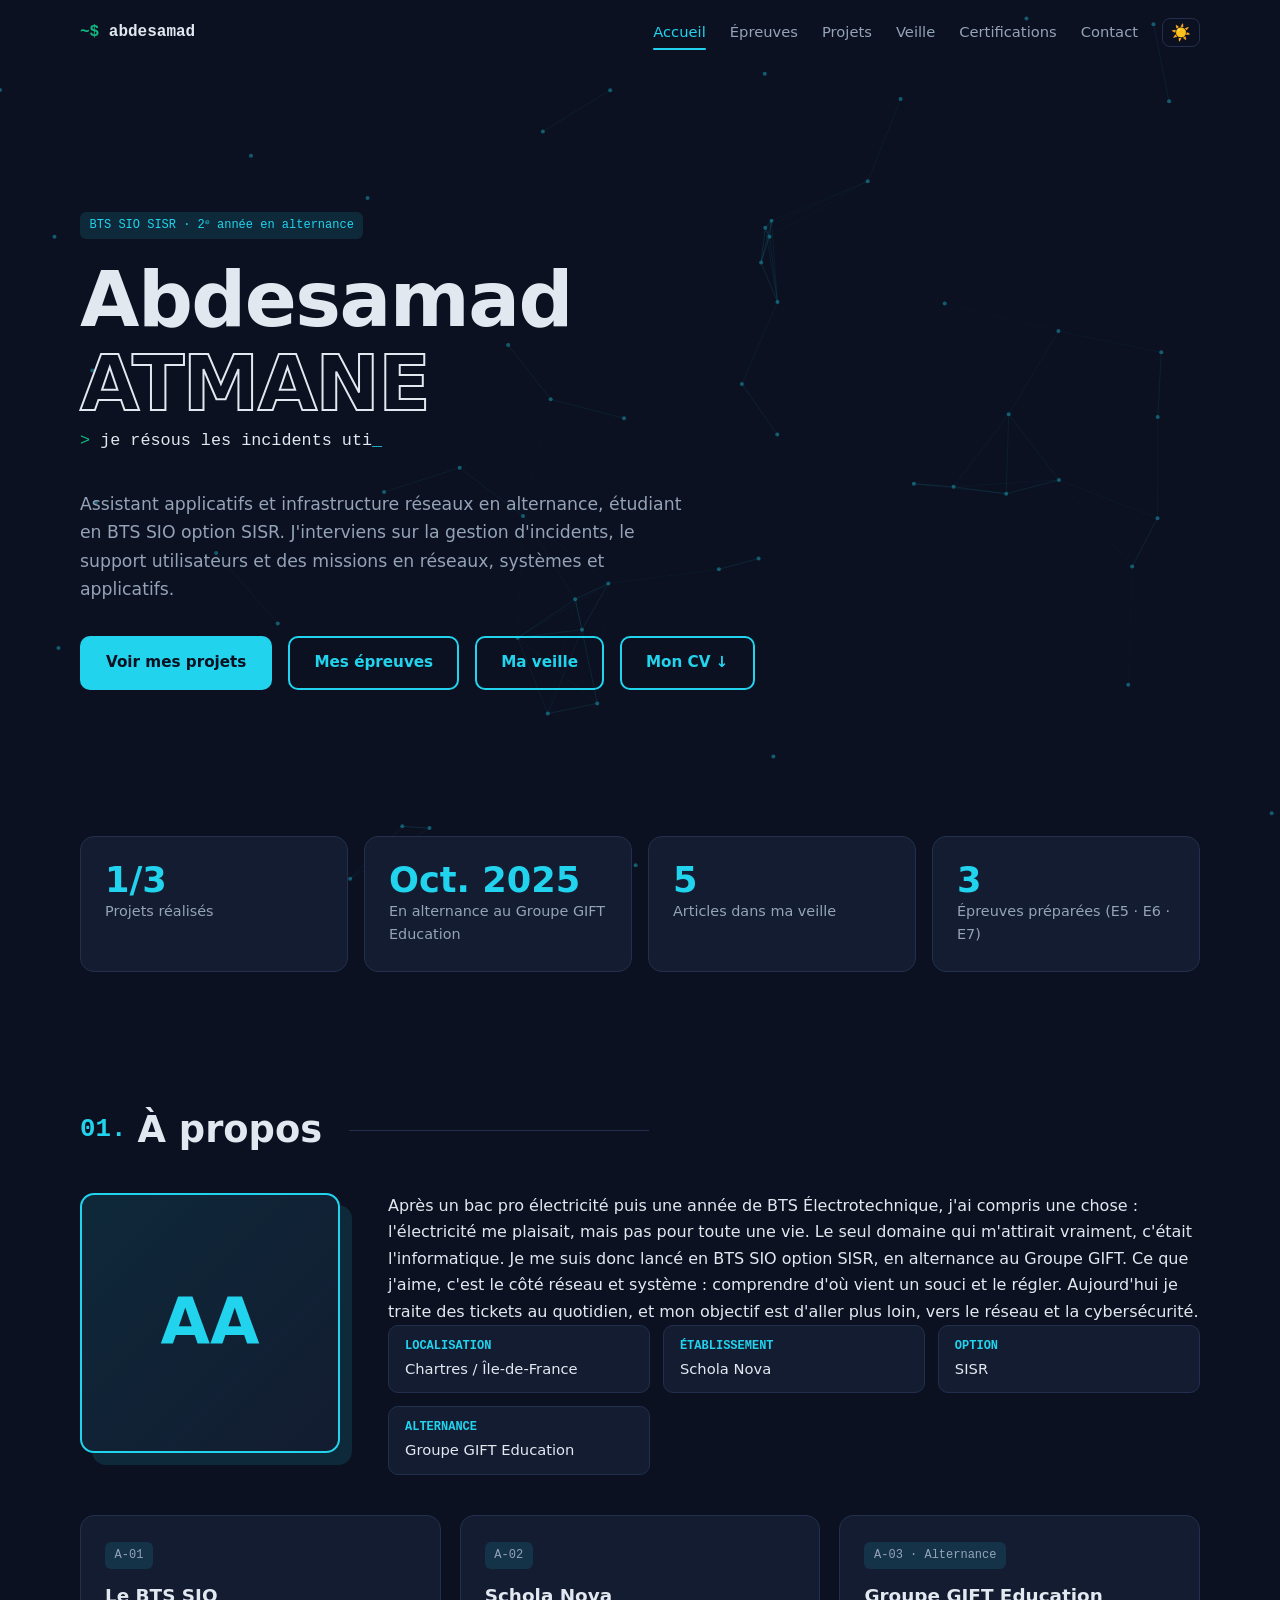
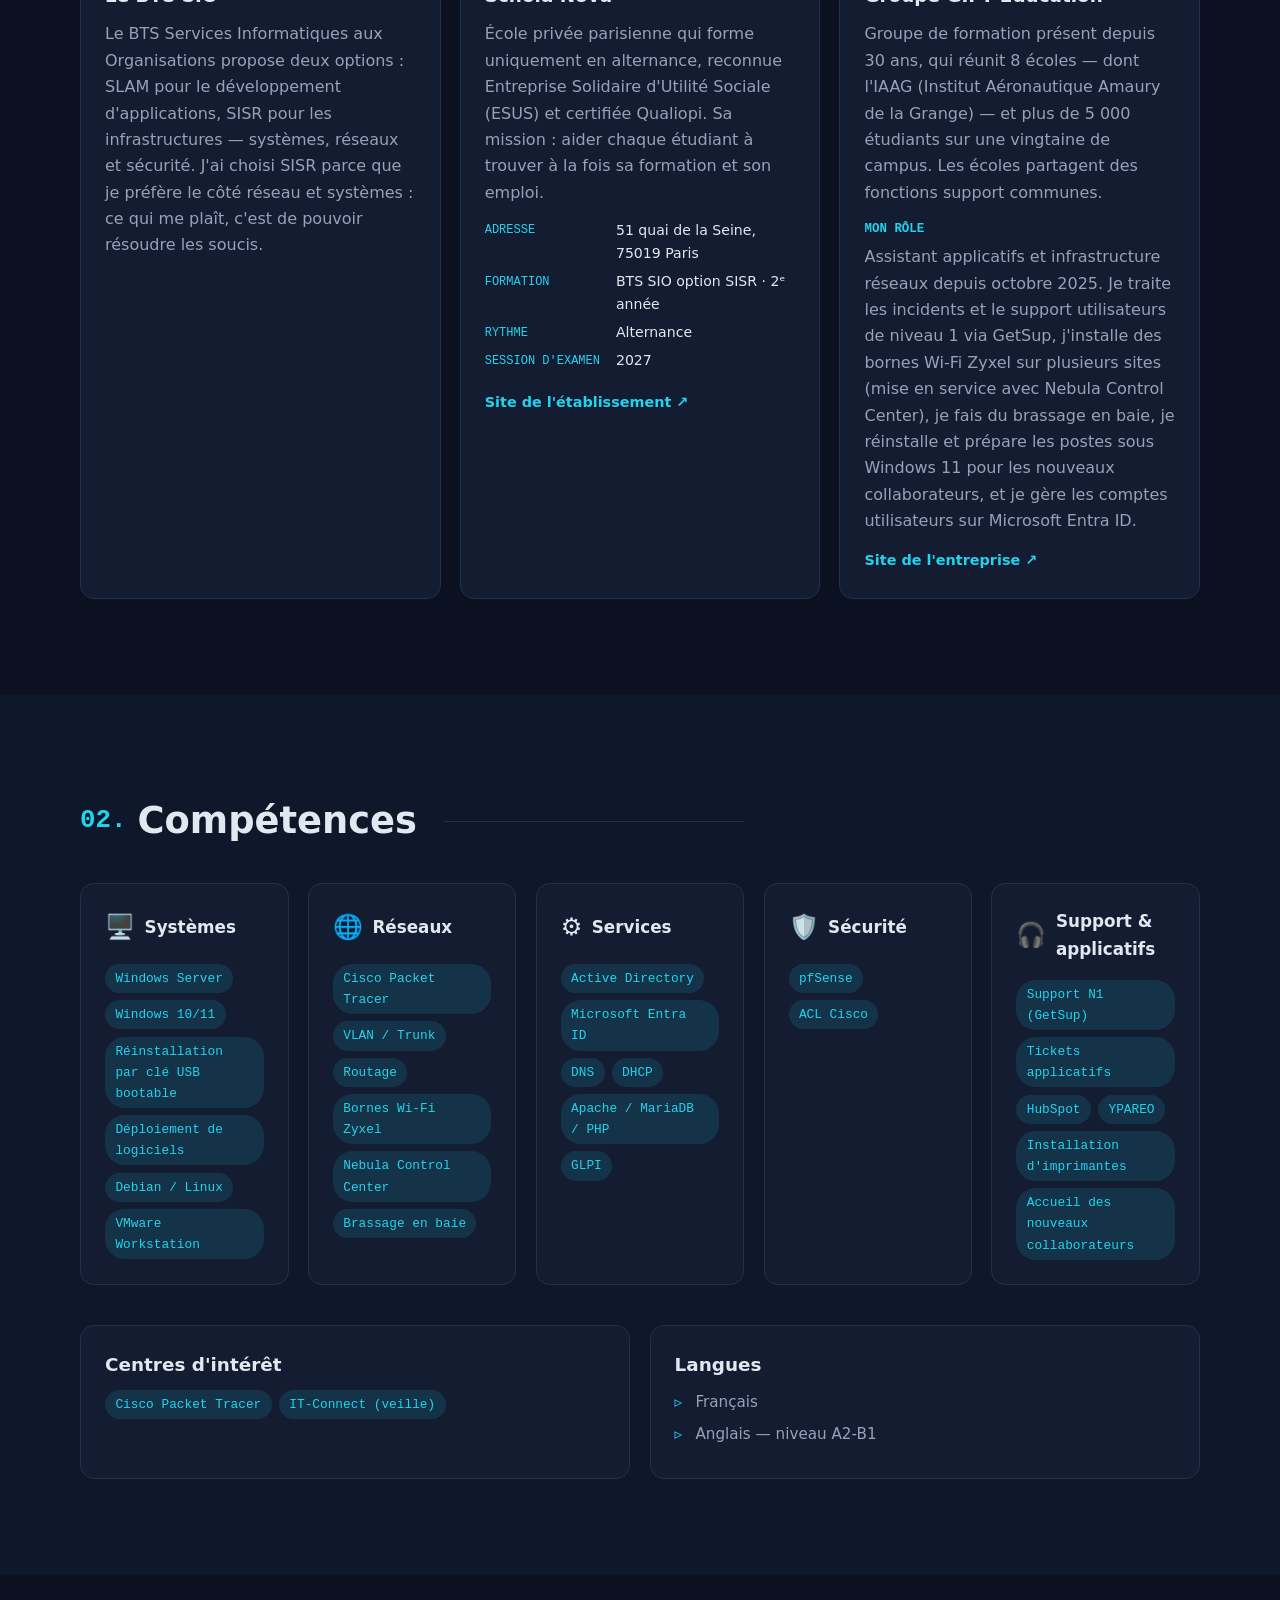
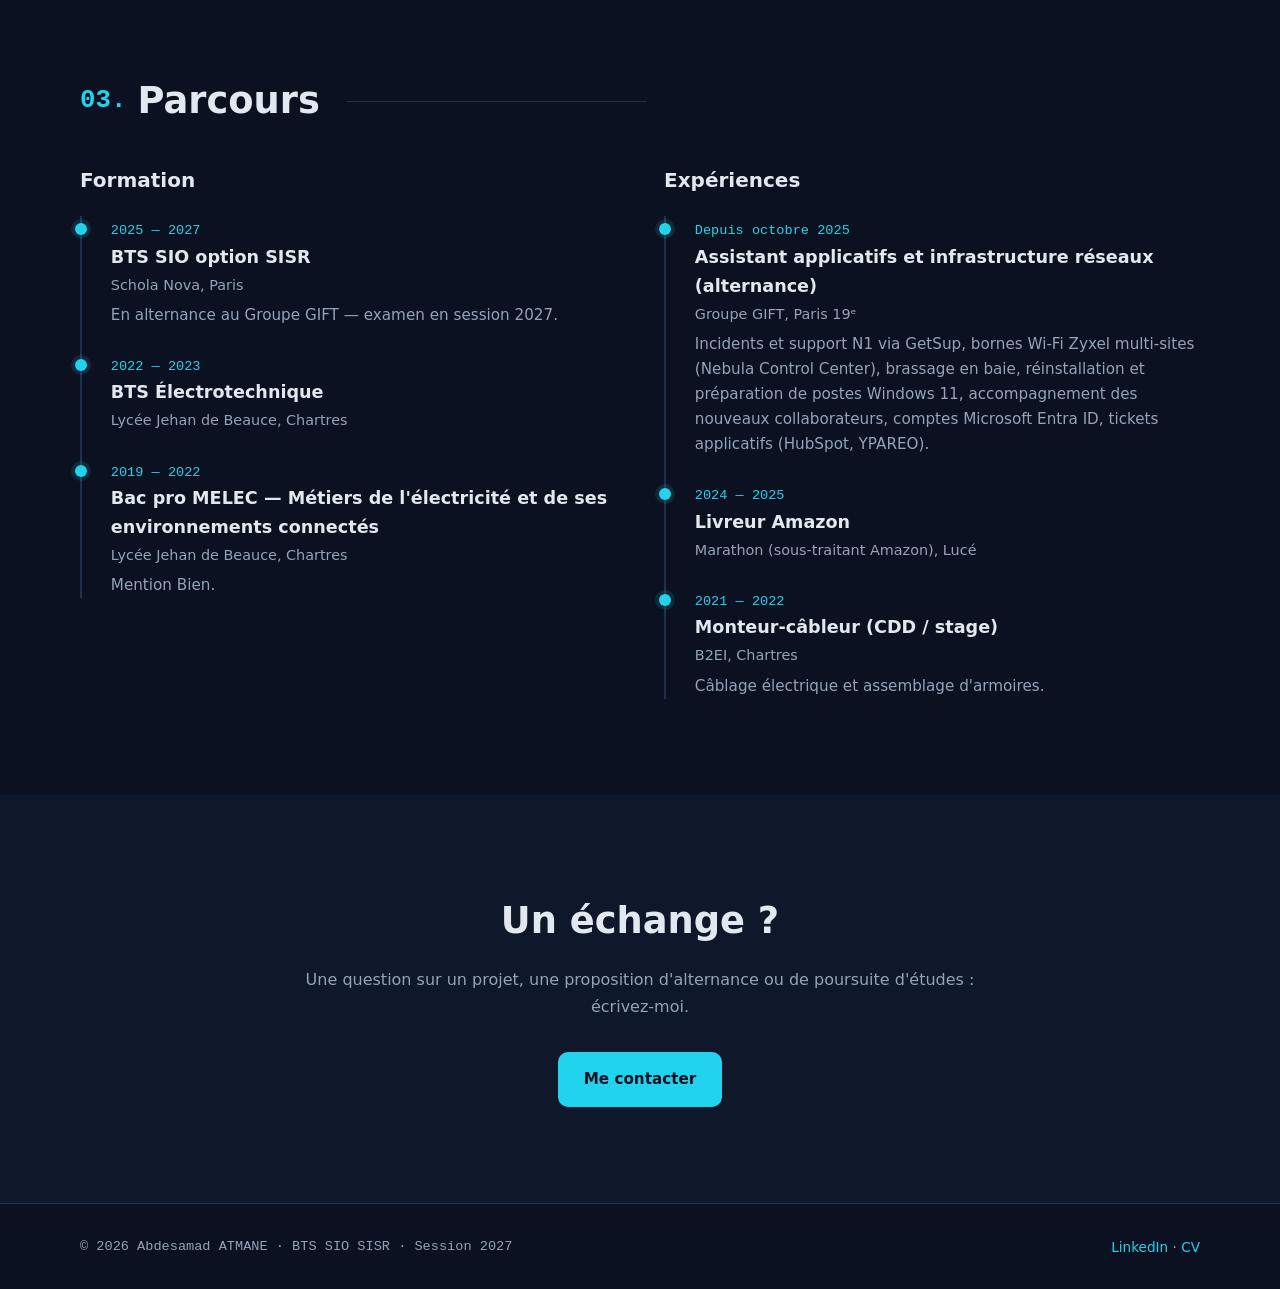
==== commit b2a95dd5: "Restauration de mon index.html (remplace le fichier envoyé par erreur)" ====
--- a/index.html
+++ b/index.html
@@ -1,445 +1,100 @@
 <!DOCTYPE html>
 <html lang="fr">
 <head>
-    <meta charset="UTF-8">
-    <meta name="viewport" content="width=device-width, initial-scale=1.0">
-    <script>
-    /* Avant le 1er rendu : thème sauvegardé (plus de flash clair en mode sombre),
-       classe .js (sans JS, rien n'est caché), volet de transition si on arrive
-       d'une autre page du kit. */
-    (function (h) {
-        h.classList.add('js');
-        try {
-            var t = localStorage.getItem('theme');
-            if (!t && window.matchMedia) t = matchMedia('(prefers-color-scheme: dark)').matches ? 'dark' : 'light';
-            if (t) h.setAttribute('data-theme', t);
-            var n = sessionStorage.getItem('kit-nav');
-            if (n) {
-                sessionStorage.removeItem('kit-nav');
-                if (!matchMedia('(prefers-reduced-motion: reduce)').matches) {
-                    h.classList.add('shutter-in');
-                    h.style.setProperty('--shutter-label', JSON.stringify(n));
-                }
-            }
-        } catch (e) {}
-    })(document.documentElement);
-    </script>
-    <title>Shabdpreet Singh | Portfolio</title>
-    <meta name="description" content="Portfolio de Shabdpreet Singh — BTS SIO SISR en alternance chez ALLIANC3. Supervision, réseaux, infrastructure. Monté pièce par pièce, documenté pour tenir.">
-    <link rel="preconnect" href="https://fonts.googleapis.com">
-    <link rel="preconnect" href="https://fonts.gstatic.com" crossorigin>
-    <link href="https://fonts.googleapis.com/css2?family=Barlow+Condensed:wght@600;700;800&family=Barlow:wght@400;500;600&family=IBM+Plex+Mono:wght@400;500;600&display=swap" rel="stylesheet">
-    <link rel="stylesheet" href="./style.css">
-    <link rel="icon" type="image/svg+xml" href="./favicon.svg">
-    <link rel="apple-touch-icon" href="./fichiers/icon-192.png">
-    <link rel="canonical" href="https://shab14.github.io/Mon-Portfolio/">
-    <meta property="og:type" content="website">
-    <meta property="og:title" content="Shabdpreet Singh | Portfolio">
-    <meta property="og:description" content="Portfolio de Shabdpreet Singh, étudiant BTS SIO SISR en alternance chez ALLIANC3.">
-    <meta name="theme-color" content="#D42B1E">
+  <meta charset="UTF-8">
+  <meta name="viewport" content="width=device-width, initial-scale=1.0">
+  <title>Accueil — Portfolio BTS SIO SISR</title>
+  <meta name="description" content="Portfolio BTS SIO option SISR — Épreuve E5">
+  <link rel="icon" href="data:image/svg+xml,<svg xmlns='http://www.w3.org/2000/svg' viewBox='0 0 100 100'><text y='.9em' font-size='90'>🖧</text></svg>">
+  <link rel="preconnect" href="https://fonts.googleapis.com">
+  <link rel="preconnect" href="https://fonts.gstatic.com" crossorigin>
+  <link href="https://fonts.googleapis.com/css2?family=Inter:wght@400;500;600;700;800&family=JetBrains+Mono:wght@400;600&display=swap" rel="stylesheet">
+  <link rel="stylesheet" href="css/style.css">
+  <script>try{document.documentElement.dataset.theme=localStorage.getItem("theme")||"dark"}catch(e){document.documentElement.dataset.theme="dark"}</script>
+</head>
+<body data-page="accueil">
+  <a class="skip" href="#main">Aller au contenu</a>
+  <header class="nav" id="nav"></header>
+  <main id="main">
+    <section class="hero" id="accueil">
+      <canvas id="network-bg" aria-hidden="true"></canvas>
+      <div class="container hero__content">
+        <span class="tag" id="hero-badge"></span>
+        <h1 class="hero__name" id="hero-name"></h1>
+        <p class="hero__typed mono"><span class="prompt">&gt;</span> <span id="typed"></span><span class="cursor">_</span></p>
+        <p class="hero__intro" id="hero-intro"></p>
+        <div class="hero__actions">
+          <a href="projets.html" class="btn btn--primary">Voir mes projets</a>
+          <a href="epreuves.html" class="btn btn--ghost">Mes épreuves</a>
+          <a href="veille.html" class="btn btn--ghost">Ma veille</a>
+          <a href="#" class="btn btn--ghost" id="cv-btn" target="_blank" rel="noopener">Mon CV ↓</a>
+        </div>
+      </div>
+    </section>
 
-    <meta property="og:image" content="https://shab14.github.io/Mon-Portfolio/fichiers/og-image.png">
-    <meta property="og:image:alt" content="SH-14, le robot pilote du portfolio, sur la plaque rouge du kit — Shabdpreet Singh, BTS SIO SISR en alternance chez ALLIANC3">
-    <meta property="og:url" content="https://shab14.github.io/Mon-Portfolio/">
-    <meta property="og:image:width" content="1200">
-    <meta property="og:image:height" content="630">
-    <meta name="twitter:card" content="summary_large_image">
-    <meta name="twitter:image" content="https://shab14.github.io/Mon-Portfolio/fichiers/og-image.png">
-    <meta name="twitter:image:alt" content="SH-14, le robot pilote du portfolio, sur la plaque rouge du kit — Shabdpreet Singh, BTS SIO SISR en alternance chez ALLIANC3">
-    <meta name="twitter:title" content="Shabdpreet Singh | Portfolio">
-    <meta name="twitter:description" content="Portfolio de Shabdpreet Singh, étudiant BTS SIO SISR en alternance chez ALLIANC3.">
-    <link rel="manifest" href="./site.webmanifest">
-    <script type="application/ld+json">
-    {
-      "@context": "https://schema.org",
-      "@type": "Person",
-      "name": "Shabdpreet Singh",
-      "url": "https://shab14.github.io/Mon-Portfolio/",
-      "jobTitle": "Étudiant BTS SIO SISR en alternance",
-      "worksFor": { "@type": "Organization", "name": "ALLIANC3" },
-      "affiliation": { "@type": "EducationalOrganization", "name": "Schola Nova", "address": { "@type": "PostalAddress", "streetAddress": "51 quai de la Seine", "postalCode": "75019", "addressLocality": "Paris", "addressCountry": "FR" } },
-      "alumniOf": { "@type": "EducationalOrganization", "name": "IAAG - Institut Aéronautique Amaury de la Grange" },
-      "knowsAbout": ["Supervision réseau", "Centreon", "Administration systèmes", "Cybersécurité", "Infrastructure", "Linux", "Windows Server"],
-      "sameAs": [
-        "https://github.com/shab14",
-        "https://www.linkedin.com/in/shabdpreet-singh-401012376/"
-      ],
-      "address": { "@type": "PostalAddress", "addressLocality": "Paris", "addressCountry": "FR" }
-    }
-    </script>
-</head>
-<body>
-    <a class="skip-link" href="#main">Aller au contenu</a>
-    <div class="read-progress"></div>
-    <nav>
-        <div class="nav-container">
-            <a href="./index.html" class="logo">
-                <span class="logo-mark"><span class="lm-s">S</span><span class="lm-v" aria-hidden="true"></span></span>
-                <span class="logo-text">Shabdpreet Singh</span>
-            </a>
-            <ul class="nav-links">
-                <li><a href="./index.html">Accueil</a></li>
-                <li><a href="./epreuve.html">Épreuves</a></li>
-                <li><a href="./projet.html">Projets</a></li>
-                <li><a href="./veille.html">Veille</a></li>
-                <li><a href="./certifs.html">Certifications</a></li>
-                <li><a href="./contact.html">Contact</a></li>
-            </ul>
-            <div class="nav-actions">
-                <button class="icon-btn theme-toggle" id="themeToggle" type="button" aria-label="Basculer le thème clair/sombre" title="Thème clair/sombre">
-                    <span class="moon" aria-hidden="true"><svg viewBox="0 0 24 24" fill="none" stroke="currentColor" stroke-width="2" stroke-linejoin="round"><path d="M20 14.5A8.5 8.5 0 0 1 9.5 4a8.5 8.5 0 1 0 10.5 10.5z"/></svg></span>
-                    <span class="sun" aria-hidden="true"><svg viewBox="0 0 24 24" fill="none" stroke="currentColor" stroke-width="2" stroke-linecap="square"><rect x="8" y="8" width="8" height="8"/><path d="M12 2v3M12 19v3M2 12h3M19 12h3M4.9 4.9l2.1 2.1M17 17l2.1 2.1M4.9 19.1 7 17M17 7l2.1-2.1"/></svg></span>
-                </button>
-            </div>
+    <section class="section section--tight">
+      <div class="container"><div class="stats" id="stats"></div></div>
+    </section>
+
+    <section class="section" id="apropos">
+      <div class="container">
+        <h2 class="section__title"><span class="num">01.</span> À propos</h2>
+        <div class="about">
+          <div class="about__photo" id="about-photo"></div>
+          <div class="about__text"><div id="about-presentation"></div><ul class="about__infos" id="about-infos"></ul></div>
         </div>
-    </nav>
+        <div class="info-grid">
+          <article class="card reveal"><p class="tag">A-01</p><h3>Le BTS SIO</h3><p id="bts-text"></p></article>
+          <article class="card reveal"><p class="tag">A-02</p><h3 id="ecole-nom"></h3><p id="ecole-desc"></p><dl class="kv" id="ecole-infos"></dl><a id="ecole-site" target="_blank" rel="noopener">Site de l'établissement ↗</a></article>
+          <article class="card reveal"><p class="tag" id="entreprise-type"></p><h3 id="entreprise-nom"></h3><p id="entreprise-desc"></p><h4 class="mini">Mon rôle</h4><p id="entreprise-role"></p><a id="entreprise-site" target="_blank" rel="noopener">Site de l'entreprise ↗</a></article>
+        </div>
+      </div>
+    </section>
 
-    <main id="main">
-        <section class="hero hero-stage hazard-bottom">
-            <div class="hero-plate" aria-hidden="true"></div>
-            <span class="reg tl" aria-hidden="true"></span>
-            <span class="reg br" aria-hidden="true"></span>
-            <div class="hero-inner">
-                <div class="hero-text">
-                    <span class="hero-eyebrow"><span class="dot"></span> BTS SIO SISR · 2e année en alternance</span>
-                    <h1><span class="name-line"><span>Shabdpreet</span></span><span class="name-line name-outline"><span>Singh</span></span></h1>
-                    <p class="hero-roles" aria-hidden="true"><span class="rp">&gt;</span> <span class="role-word" data-roles="je supervise,j'administre,je sécurise,je dépanne,je documente">je supervise</span><span class="role-caret"></span></p>
-                    <p class="lede">Étudiant en BTS SIO option SISR, en alternance chez ALLIANC3. Je monte des infrastructures comme des kits : <strong>pièce par pièce, proprement, et ça doit tenir</strong>. Quand ça casse, je répare — et je documente pour que ça ne recasse pas.</p>
-                    <p class="infos-rapides">
-                        <span><b>LOC</b>Paris, France</span>
-                        <span><b>ÉCOLE</b>Schola Nova</span>
-                        <span><b>SPÉ</b>SISR</span>
-                        <span><b>ENTREPRISE</b>ALLIANC3</span>
-                    </p>
-                    <div class="cta-buttons">
-                        <a href="./projet.html" class="btn btn-primary">Voir mes projets</a>
-                        <a href="./epreuve.html" class="btn btn-outline">Mes épreuves</a>
-                        <a href="./veille.html" class="btn btn-outline">Ma veille IT</a>
-                    </div>
-                    <div class="cta-buttons downloads">
-                        <a href="./fichiers/CV_Shabdpreet_Singh.pdf" class="btn btn-outline" download>Mon CV <span class="arr">↓</span></a>
-                        <a href="https://www.linkedin.com/in/shabdpreet-singh-401012376/" class="btn btn-outline" target="_blank" rel="noopener">LinkedIn <span class="arr">↗</span></a>
-                        <a href="https://github.com/shab14" class="btn btn-outline" target="_blank" rel="noopener">GitHub <span class="arr">↗</span></a>
-                    </div>
-                    <p class="tour-line">
-                        <button class="tour-cta" type="button" data-tour-start>
-                            <span class="tour-cta-ico" aria-hidden="true"></span>Visite guidée<span class="tour-cta-time">≈ 1 min · l’essentiel</span>
-                        </button>
-                    </p>
-                </div>
+    <section class="section section--alt" id="competences">
+      <div class="container">
+        <h2 class="section__title"><span class="num">02.</span> Compétences</h2>
+        <div class="skills" id="skills"></div>
+        <div class="info-grid info-grid--2">
+          <div class="card reveal"><h3>Centres d'intérêt</h3><div class="chips" id="soft"></div></div>
+          <div class="card reveal"><h3>Langues</h3><ul class="list" id="langues"></ul></div>
+        </div>
+      </div>
+    </section>
 
-                <div class="panel-stage">
-                <figure class="sh14-video" data-pl-station aria-hidden="true">
-                    <video class="sh14-video-media" muted loop playsinline preload="none" disablepictureinpicture
-                           width="720" height="900" poster="./fichiers/sh14/sh14-kit.png">
-                        <source src="./fichiers/sh14/sh14-kit.webm" type="video/webm">
-                    </video>
-                    <img class="sh14-video-still" src="./fichiers/sh14/sh14-kit.png" alt="" width="720" height="900" decoding="async">
-                </figure>
-                <div class="status-panel" id="statusPanel" aria-hidden="true" data-live>
-                    <div class="status-panel-head">
-                        <span class="status-panel-title"><span class="live-dot"></span>SYSTÈMES — LIVE</span>
-                        <span class="status-uptime" id="uptime" title="depuis le dernier déploiement">uptime 00:00:00</span>
-                    </div>
-                    <!-- Lignes « data-check » : vérifiées pour de vrai par script.js
-                         (API GitHub, requêtes HEAD avec code HTTP, taille et latence). -->
-                    <div class="status-row" data-svc="1" data-check="github" data-repo="shab14/Mon-Portfolio">
-                        <span class="svc"><span class="status-led"></span><span class="svc-name">portfolio.git</span><span class="svc-meta">GitHub Pages</span></span>
-                        <span class="status-pill">UP</span>
-                    </div>
-                    <div class="status-row" data-svc="2" data-check="head" data-url="./fichiers/CV_Shabdpreet_Singh.pdf">
-                        <span class="svc"><span class="status-led"></span><span class="svc-name">cv.pdf</span><span class="svc-meta">fichiers/</span></span>
-                        <span class="status-pill">UP</span>
-                    </div>
-                    <div class="status-row" data-svc="3" data-check="head" data-url="./fichiers/Projet_Centreon.pdf">
-                        <span class="svc"><span class="status-led"></span><span class="svc-name">doc-centreon</span><span class="svc-meta">fichiers/</span></span>
-                        <span class="status-pill">UP</span>
-                    </div>
-                    <div class="status-row" data-svc="4" data-check="head" data-url="./fichiers/Tableau_synthese_E4_BTS_SIO.xlsx">
-                        <span class="svc"><span class="status-led"></span><span class="svc-name">tableau-e5</span><span class="svc-meta">fichiers/</span></span>
-                        <span class="status-pill">UP</span>
-                    </div>
-                    <div class="status-row" data-svc="5">
-                        <span class="svc"><span class="status-led warn"></span><span class="svc-name">homelab</span><span class="svc-meta">phase 0/4</span></span>
-                        <span class="status-pill warn">BUILD</span>
-                    </div>
-                    <div class="status-row" data-svc="6">
-                        <span class="svc"><span class="status-led"></span><span class="svc-name">pilote</span><span class="svc-meta">SH-14 · LVL 19</span></span>
-                        <span class="status-pill">UP</span>
-                    </div>
-                    <div class="status-log"><span id="statusLog"></span><span class="caret" aria-hidden="true"></span></div>
-                </div>
-                </div>
-            </div>
-        </section>
+    <section class="section" id="parcours">
+      <div class="container">
+        <h2 class="section__title"><span class="num">03.</span> Parcours</h2>
+        <div class="two-cols">
+          <div><h3 class="sub-title">Formation</h3><div class="timeline" id="parcours-list"></div></div>
+          <div><h3 class="sub-title">Expériences</h3><div class="timeline" id="experiences-list"></div></div>
+        </div>
+      </div>
+    </section>
 
-        <section class="metrics-wrap" aria-label="Quelques chiffres">
-            <div class="metrics">
-                <div class="metric reveal" data-i="1">
-                    <div class="num"><span data-count="13">13</span></div>
-                    <div class="lbl">Certifications obtenues</div>
-                    <div class="sub">numériques &amp; IA</div>
-                </div>
-                <div class="metric reveal" data-i="2">
-                    <div class="num"><span data-count="12">12</span></div>
-                    <div class="lbl">Parcours Anthropic</div>
-                    <div class="sub">IA · Claude · MCP</div>
-                </div>
-                <div class="metric reveal" data-i="3">
-                    <div class="num"><span data-count="2">2</span></div>
-                    <div class="lbl">Projets livrés</div>
-                    <div class="sub">Centreon · réseau bureau</div>
-                </div>
-                <div class="metric reveal" data-i="4">
-                    <div class="num">2025<span class="dash">—</span>27</div>
-                    <div class="lbl">Alternance en cours</div>
-                    <div class="sub">SISR @ ALLIANC3</div>
-                </div>
-            </div>
-        </section>
+    <section class="section section--alt">
+      <div class="container center">
+        <h2 class="section__title section__title--center">Un échange ?</h2>
+        <p class="section__intro">Une question sur un projet, une proposition d'alternance ou de poursuite d'études : écrivez-moi.</p>
+        <a href="contact.html" class="btn btn--primary">Me contacter</a>
+      </div>
+    </section>
+  </main>
+  <footer class="footer" id="footer"></footer>
 
-        <section>
-            <h2 class="section-title" data-step="01"><span class="st-text">À propos</span></h2>
-            <div class="about-intro">
-                <figure class="portrait reveal" data-i="1">
-                    <div class="portrait-stage">
-                    <div class="pl-peek" data-pilote="peek" aria-hidden="true"></div>
-                    <div class="portrait-frame">
-                        <img src="./fichiers/photo.jpg" alt="Portrait de Shabdpreet Singh" loading="lazy" data-skeleton
-                             onerror="this.closest('.portrait-frame').classList.add('no-photo')">
-                        <span class="p-corner tl" aria-hidden="true"></span>
-                        <span class="p-corner tr" aria-hidden="true"></span>
-                        <span class="p-corner bl" aria-hidden="true"></span>
-                        <span class="p-corner br" aria-hidden="true"></span>
-                        <span class="portrait-badge"><span class="status-led"></span>online</span>
-                        <span class="portrait-placeholder" aria-hidden="true">
-                            <svg viewBox="0 0 24 24" width="46" height="46" fill="none" stroke="currentColor" stroke-width="1.6" stroke-linecap="square" stroke-linejoin="miter"><rect x="8" y="4" width="8" height="8"/><path d="M4 21c0-4 3.5-6 8-6s8 2 8 6"/></svg>
-                            <em>photo bientôt</em>
-                        </span>
-                    </div>
-                    </div>
-                    <figcaption><b>FIG. 01</b>Shabdpreet Singh · <span>BTS SIO SISR</span></figcaption>
-                </figure>
-                <div class="about-intro-text">
-                <p class="lead-paragraph reveal" data-i="2">Je m'appelle Shabdpreet Singh, 19 ans, en 2e année de BTS SIO option SISR à Schola Nova (Paris 19e), en alternance chez ALLIANC3. Tout est parti d'une question posée devant un écran qui marchait : <em>pourquoi ça marche ?</em> J'ai démonté, cassé, réparé, recommencé — et compris que derrière chaque service « qui tourne », il y a quelqu'un qui l'a pensé, câblé et surveillé. C'est ce quelqu'un que je suis en train de devenir. Curieux de nature, rigoureux par méthode : je documente tout, parce qu'un travail qu'on ne peut pas reprendre n'est pas un travail fini.</p>
-                <div class="term reveal" data-i="3" aria-hidden="true">
-                    <div class="term-head">
-                        <span class="term-dots"><i></i><i></i><i></i></span>
-                        <span class="term-title">console — shab@kit</span>
-                    </div>
-                    <div class="term-body">
-                        <p class="term-line"><span class="prompt">$</span>whoami</p>
-                        <p class="term-line out">shabdpreet singh — 19 ans</p>
-                        <p class="term-line"><span class="prompt">$</span>cat profil.txt</p>
-                        <p class="term-line out">BTS SIO SISR — 2e année @ Schola Nova</p>
-                        <p class="term-line out">alternance @ <span class="accent2">ALLIANC3</span></p>
-                        <p class="term-line out">support IT · réseaux · supervision</p>
-                        <p class="term-line"><span class="prompt">$</span>stats --pilote</p>
-                        <p class="term-line out">[<span class="ok2">LVL 19</span>] curieux · rigoureux · apprend vite</p>
-                        <p class="term-line"><span class="prompt">$</span>next</p>
-                        <p class="term-line out"><span class="warn2">homelab</span> — en build · <span class="ok2">session BTS 2027</span></p>
-                    </div>
-                </div>
-                </div>
-            </div>
+  <div class="modal" id="modal" aria-hidden="true">
+    <div class="modal__overlay" data-close></div>
+    <div class="modal__box" role="dialog" aria-modal="true" aria-labelledby="modal-title">
+      <button class="modal__close" data-close aria-label="Fermer">✕</button>
+      <div id="modal-content"></div>
+    </div>
+  </div>
 
-            <div class="about-grid">
-                <div class="apropos-bloc reveal" data-i="1">
-                    <h3><span class="ico">A-01</span> Le BTS SIO</h3>
-                    <p>Le BTS Services Informatiques aux Organisations propose deux voies : SLAM pour ceux qui écrivent le code, <strong>SISR</strong> pour ceux qui font tourner tout le reste — systèmes, réseaux, sécurité. J'ai choisi SISR, en alternance sur deux ans. Quand une appli plante, on cherche le développeur ; quand le réseau tombe, tout le monde se tourne vers nous. J'aime cette responsabilité-là.</p>
-                </div>
-                <div class="apropos-bloc school-bloc reveal" data-i="2">
-                    <h3><span class="ico">A-02</span> L'école — Schola Nova</h3>
-                    <figure class="school-plate">
-                        <div class="school-stage">
-                            <div class="school-frame">
-                                <img src="./fichiers/schola-nova-logo.png" alt="Logo Schola Nova — Apprendre ensemble" width="320" height="111" loading="lazy" data-skeleton>
-                                <span class="p-corner tl" aria-hidden="true"></span>
-                                <span class="p-corner tr" aria-hidden="true"></span>
-                                <span class="p-corner bl" aria-hidden="true"></span>
-                                <span class="p-corner br" aria-hidden="true"></span>
-                            </div>
-                        </div>
-                        <figcaption><b>FIG. 02</b>Schola Nova · <span>Paris 19e</span></figcaption>
-                    </figure>
-                    <div class="school-body">
-                        <p>Après une 1re année à l'IAAG, je fais ma 2e année de BTS SIO option SISR à <strong>Schola Nova</strong> — c'est là que je prépare les épreuves de la session 2027. Une école sociale et solidaire qui ne forme qu'en alternance, avec une mission claire&nbsp;: aider les jeunes à trouver leur place dans la société par une formation et un emploi en alternance.</p>
-                        <dl class="school-facts">
-                            <div><dt>Adresse</dt><dd>51 quai de la Seine, 75019 Paris</dd></div>
-                            <div><dt>Statut</dt><dd>École sociale et solidaire · agrément ESUS</dd></div>
-                            <div><dt>Modèle</dt><dd>100&nbsp;% alternance · gratuite et rémunérée</dd></div>
-                            <div><dt>Formations</dt><dd>Du BTS au Bac+5</dd></div>
-                            <div><dt>Ma formation</dt><dd>BTS SIO option SISR · 2e année</dd></div>
-                            <div><dt>Devise</dt><dd>« Apprendre ensemble »</dd></div>
-                        </dl>
-                        <div class="cta-buttons">
-                            <a href="http://www.scholanova.fr" class="btn btn-outline" target="_blank" rel="noopener">Le site de l'école <span class="arr">↗</span></a>
-                        </div>
-                    </div>
-                </div>
-                <div class="apropos-bloc reveal" data-i="3">
-                    <h3><span class="ico">A-03</span> L'entreprise — ALLIANC3</h3>
-                    <span class="brand-chip"><img src="./fichiers/allianc3-logo.png" alt="Logo ALLIANC3" width="150" height="37" loading="lazy" data-skeleton></span>
-                    <p>ALLIANC3 est une Entreprise de Services du Numérique (ESN) spécialisée Data, IA et Salesforce, dédiée à l'accélération numérique de ses clients — conseil, assistance technique, formation, pour des organisations de tous secteurs. Pour moi, c'est le meilleur endroit où apprendre : là où le métier se pratique en production, avec de vrais utilisateurs et de vrais enjeux.</p>
-                </div>
-                <div class="apropos-bloc reveal" data-i="4">
-                    <h3><span class="ico">A-04</span> Mon rôle</h3>
-                    <p>Du <strong>support informatique</strong> au quotidien : un collaborateur bloqué, un incident à résoudre, un ticket qui n'attend pas. C'est là que les cours de SISR cessent d'être de la théorie — un ticket n'a jamais la politesse d'arriver comme dans le manuel. Diagnostiquer, corriger, expliquer, documenter : chaque incident traité est une compétence gagnée. Et une ligne de plus dans mon tableau de synthèse E5.</p>
-                </div>
-            </div>
-        </section>
-
-        <section>
-            <h2 class="section-title" data-step="02" data-pl="focus|Radar calibré. Stats à jour."><span class="st-text">Compétences</span></h2>
-
-            <div class="radar-wrap reveal" data-live>
-                <svg class="radar" viewBox="-42 0 284 188" aria-hidden="true" focusable="false">
-                    <defs>
-                        <clipPath id="radarClip"><polygon points="100,20 176.1,75.3 147,164.7 53,164.7 23.9,75.3"/></clipPath>
-                    </defs>
-                    <g clip-path="url(#radarClip)"><g class="radar-sweep">
-                        <path d="M100,100 L100,10 A90,90 0 0,1 131,15.5 Z"/>
-                        <line x1="100" y1="100" x2="131" y2="15.5"/>
-                    </g></g>
-                    <polygon class="grid-line" points="100,20 176.1,75.3 147,164.7 53,164.7 23.9,75.3"/>
-                    <polygon class="grid-line" points="100,46.7 150.7,83.5 131.3,143.1 68.7,143.1 49.3,83.5"/>
-                    <polygon class="grid-line" points="100,73.3 125.4,91.8 115.7,121.6 84.3,121.6 74.6,91.8"/>
-                    <line class="axis" x1="100" y1="100" x2="100" y2="20"/>
-                    <line class="axis" x1="100" y1="100" x2="176.1" y2="75.3"/>
-                    <line class="axis" x1="100" y1="100" x2="147" y2="164.7"/>
-                    <line class="axis" x1="100" y1="100" x2="53" y2="164.7"/>
-                    <line class="axis" x1="100" y1="100" x2="23.9" y2="75.3"/>
-                    <polygon class="data" points="100,40 151.7,83.2 125.9,135.6 62.4,151.8 54.3,85.2"/>
-                    <rect class="dot" x="97.5" y="37.5" width="5" height="5"/>
-                    <rect class="dot" x="149.2" y="80.7" width="5" height="5"/>
-                    <rect class="dot" x="123.4" y="133.1" width="5" height="5"/>
-                    <rect class="dot" x="59.9" y="149.3" width="5" height="5"/>
-                    <rect class="dot" x="51.8" y="82.7" width="5" height="5"/>
-                    <text class="axis-label" data-say="Réseau : 75 %. Le cœur du métier, VLAN compris." x="100" y="12" text-anchor="middle">Réseau</text>
-                    <text class="axis-label" data-say="Systèmes : 68 %. Linux et Windows Server, des deux côtés." x="181" y="73" text-anchor="start">Systèmes</text>
-                    <text class="axis-label" data-say="Sécurité : 55 %. En montée — E7 en ligne de mire." x="150" y="179" text-anchor="middle">Sécurité</text>
-                    <text class="axis-label" data-say="Support : 80 %. Le terrain, chaque jour chez Allianc3." x="50" y="179" text-anchor="middle">Support</text>
-                    <text class="axis-label" data-say="Scripting : 60 %. Python, et le shell qui va avec." x="19" y="73" text-anchor="end">Scripting</text>
-                </svg>
-                <div class="radar-legend">
-                    <div class="row" data-say="Réseau : 75 %. Le cœur du métier, VLAN compris."><span class="lbl">Réseau <b>75%</b></span><span class="track"><i style="--w:75%"></i></span></div>
-                    <div class="row" data-say="Systèmes : 68 %. Linux et Windows Server, des deux côtés."><span class="lbl">Systèmes (Win/Linux) <b>68%</b></span><span class="track"><i style="--w:68%"></i></span></div>
-                    <div class="row" data-say="Sécurité : 55 %. En montée — E7 en ligne de mire."><span class="lbl">Sécurité <b>55%</b></span><span class="track"><i style="--w:55%"></i></span></div>
-                    <div class="row" data-say="Support : 80 %. Le terrain, chaque jour chez Allianc3."><span class="lbl">Support / incident <b>80%</b></span><span class="track"><i style="--w:80%"></i></span></div>
-                    <div class="row" data-say="Scripting : 60 %. Python, et le shell qui va avec."><span class="lbl">Scripting <b>60%</b></span><span class="track"><i style="--w:60%"></i></span></div>
-                </div>
-            </div>
-
-            <div class="competences-grid">
-                <div class="competence-bloc reveal" data-i="1">
-                    <h3><span class="ico">B-01</span> Hard skills</h3>
-                    <p><strong>Langages</strong></p>
-                    <div class="skill-tags"><span>Python</span><span>C</span><span>HTML/CSS</span></div>
-                    <p style="margin-top:.7rem"><strong>Systèmes &amp; réseaux</strong></p>
-                    <div class="skill-tags"><span>Linux (AlmaLinux)</span><span>Windows Server</span><span>Active Directory</span><span>Cisco · Packet Tracer</span><span>Centreon</span><span>MariaDB</span></div>
-                    <p style="margin-top:.7rem"><strong>Outils &amp; OS</strong></p>
-                    <div class="skill-tags"><span>Arduino</span><span>Pack Office</span><span>Canva</span><span>SolidWorks</span><span>Windows 10/11</span><span>macOS</span></div>
-                </div>
-                <div class="competence-bloc reveal" data-i="2">
-                    <h3><span class="ico">B-02</span> Soft skills</h3>
-                    <div class="skill-tags"><span>Vif d'esprit</span><span>Travail en équipe</span><span>Curiosité</span><span>Rigueur</span></div>
-                </div>
-                <div class="competence-bloc reveal" data-i="3">
-                    <h3><span class="ico">B-03</span> Langues</h3>
-                    <div class="skill-tags"><span>Français — natif</span><span>Anglais — bilingue</span><span>Punjabi / Hindi — natif</span></div>
-                </div>
-            </div>
-        </section>
-
-        <section>
-            <h2 class="section-title" data-step="03" data-pl="check|Chaque étape validée."><span class="st-text">Parcours</span></h2>
-            <ul class="timeline">
-                <li class="reveal current" data-i="1">
-                    <span class="when">2026 — 2027</span>
-                    <div class="title">BTS SIO option SISR — 2e année · Schola Nova, Paris</div>
-                    <div class="desc">En alternance chez ALLIANC3 — en cours, examen en session 2027.</div>
-                </li>
-                <li class="reveal" data-i="2">
-                    <span class="when">2025 — 2026</span>
-                    <div class="title">BTS SIO option SISR — 1re année · IAAG, Paris</div>
-                    <div class="desc">Institut Aéronautique Amaury de la Grange, en alternance chez ALLIANC3.</div>
-                </li>
-                <li class="reveal" data-i="3">
-                    <span class="when">2026</span>
-                    <div class="title">Anthropic Academy — 12 certifications</div>
-                    <div class="desc">IA, Claude, Claude Code, MCP — en parallèle du BTS.</div>
-                </li>
-                <li class="reveal" data-i="4">
-                    <span class="when">2025</span>
-                    <div class="title">Certifications PIX</div>
-                    <div class="desc">Lycée Polyvalent Adolphe Chérioux.</div>
-                </li>
-                <li class="reveal" data-i="5">
-                    <span class="when">2022 — 2025</span>
-                    <div class="title">Baccalauréat STI2D, spécialité SIN</div>
-                    <div class="desc">Lycée Polyvalent Adolphe Chérioux, Vitry-sur-Seine — Mention Assez Bien.</div>
-                </li>
-                <li class="reveal" data-i="6">
-                    <span class="when">2022</span>
-                    <div class="title">Diplôme National du Brevet</div>
-                    <div class="desc">Collège Pasteur, Villejuif — Mention Très Bien.</div>
-                </li>
-            </ul>
-        </section>
-
-        <section>
-            <h2 class="section-title" data-step="04" data-pl="happy|Du terrain, du vrai."><span class="st-text">Expériences</span></h2>
-            <ul class="timeline">
-                <li class="reveal current" data-i="1">
-                    <span class="when">2025 — 2027</span>
-                    <div class="title">ALLIANC3 — Alternance BTS SIO SISR</div>
-                    <div class="desc">Support utilisateurs au quotidien&nbsp;: incidents, demandes d'assistance, accompagnement des collaborateurs — chaque intervention documentée.</div>
-                </li>
-                <li class="reveal" data-i="2">
-                    <span class="when">2024</span>
-                    <div class="title">ALLIANC3 — Stage d'observation</div>
-                    <div class="desc">ESN dédiée à l'accélération numérique. Aide à la direction artistique de sites internet, plaquettes commerciales.</div>
-                </li>
-                <li class="reveal" data-i="3">
-                    <span class="when">2024 — 2025</span>
-                    <div class="title">Just Faces — Mannequin</div>
-                    <div class="desc">Shootings photo ; travail avec stylistes, maquilleurs et photographes professionnels.</div>
-                </li>
-                <li class="reveal" data-i="4">
-                    <span class="when">2022</span>
-                    <div class="title">Oracom — Stage d'observation</div>
-                    <div class="desc">Société d'édition de presse. Assistance à la rédactrice en chef, logistique des stocks, relecture avant publication.</div>
-                </li>
-            </ul>
-        </section>
-
-        <section>
-            <h2 class="section-title" data-step="05" data-pl="happy|SLA &lt; 24 h. Je surveille."><span class="st-text">Contact</span></h2>
-            <ul class="contact-list">
-                <li class="reveal copyable" data-i="1" data-copy="Shabdpreetsingh2@gmail.com"><span class="ico" aria-hidden="true"><svg viewBox="0 0 24 24" fill="none" stroke="currentColor" stroke-width="1.8" stroke-linecap="square" stroke-linejoin="miter"><rect x="3" y="5" width="18" height="14"/><path d="m3 7 9 6 9-6"/></svg></span> <a href="mailto:Shabdpreetsingh2@gmail.com">Shabdpreetsingh2@gmail.com</a><span class="copy-hint">copié ✓</span></li>
-                <li class="reveal copyable" data-i="2" data-copy="+33616881710"><span class="ico" aria-hidden="true"><svg viewBox="0 0 24 24" fill="none" stroke="currentColor" stroke-width="1.8" stroke-linecap="square" stroke-linejoin="miter"><path d="M5 4h3l2 5-2.5 1.5a11 11 0 0 0 5 5L16 13l5 2v3a2 2 0 0 1-2 2A16 16 0 0 1 3 6a2 2 0 0 1 2-2z"/></svg></span> <a href="tel:+33616881710">+33 6 16 88 17 10</a><span class="copy-hint">copié ✓</span></li>
-                <li class="reveal" data-i="3"><span class="ico" aria-hidden="true"><svg viewBox="0 0 24 24" fill="none" stroke="currentColor" stroke-width="1.8" stroke-linecap="square" stroke-linejoin="miter"><path d="M12 21s-7-5.2-7-11a7 7 0 0 1 14 0c0 5.8-7 11-7 11z"/><rect x="9.5" y="7.5" width="5" height="5"/></svg></span> Paris — Île-de-France</li>
-            </ul>
-            <p class="contact-note">Le plus rapide reste l'email. <strong>SLA de réponse : moins de 24h</strong> — jamais dépassé à ce jour.</p>
-        </section>
-    </main>
-
-    <footer>
-        <div class="footer-links">
-            <a href="https://github.com/shab14" target="_blank" rel="noopener">GitHub</a>
-            <a href="https://www.linkedin.com/in/shabdpreet-singh-401012376/" target="_blank" rel="noopener">LinkedIn</a>
-            <a href="./fichiers/CV_Shabdpreet_Singh.pdf" download>CV</a>
-            <a href="./hangar.html">Hangar SH-14</a>
-        </div>
-        <p>© 2026 Shabdpreet Singh — Portfolio · kit v5 · <a href="./mentions-legales.html">Mentions légales</a></p>
-        <p class="footer-uptime"><span class="status-led"></span>Tous les systèmes sont opérationnels</p>
-        <p class="footer-alt"><button class="kit-bolt" type="button" data-bolt="index" aria-label="Pièce cachée 1 sur 3"><svg viewBox="0 0 12 12" aria-hidden="true"><polygon points="3.5,0.8 8.5,0.8 11.2,6 8.5,11.2 3.5,11.2 0.8,6"/><rect x="4" y="4" width="4" height="4"/></svg></button> En alternance chez <img class="footer-brand" src="./fichiers/allianc3-mark.png" alt="" width="18" height="18" loading="lazy"> <strong>Allianc3</strong></p>
-        <p class="footer-clock" id="clock"></p>
-    </footer>
-
-    <div class="incident-toast" id="incidentToast" aria-hidden="true">Alerte simulée — <span class="ok2">tous systèmes rétablis ✓</span></div>
-    <button class="scroll-top" id="scrollTop" type="button" aria-label="Remonter en haut">↑</button>
-    <script src="./pilote.js"></script>
-    <script src="./script.js"></script>
+  <script src="js/data/accueil.js"></script>
+  <script src="js/data/epreuves.js"></script>
+  <script src="js/data/projets.js"></script>
+  <script src="js/data/veille.js"></script>
+  <script src="js/data/certifications.js"></script>
+  <script src="js/main.js"></script>
 </body>
 </html>
--- a/css/style.css
+++ b/css/style.css
@@ -0,0 +1,473 @@
+/* =========================================================
+   PORTFOLIO E5 — BTS SIO SISR
+   Couleurs modifiables dans :root
+   ========================================================= */
+:root {
+  --bg: #0b1120;
+  --bg-alt: #0f172a;
+  --card: #131c31;
+  --card-hover: #18233d;
+  --border: #22304d;
+  --text: #e2e8f0;
+  --muted: #94a3b8;
+  --accent: #22d3ee;      /* cyan */
+  --accent-2: #10b981;    /* vert terminal */
+  --accent-soft: rgba(34, 211, 238, .12);
+  --radius: 14px;
+  --shadow: 0 10px 30px rgba(0, 0, 0, .35);
+  --font: "Inter", system-ui, sans-serif;
+  --mono: "JetBrains Mono", ui-monospace, monospace;
+}
+[data-theme="light"] {
+  --bg: #f8fafc;
+  --bg-alt: #eef2f7;
+  --card: #ffffff;
+  --card-hover: #f1f5f9;
+  --border: #dbe3ee;
+  --text: #0f172a;
+  --muted: #475569;
+  --accent: #0891b2;
+  --accent-2: #059669;
+  --accent-soft: rgba(8, 145, 178, .1);
+  --shadow: 0 10px 25px rgba(15, 23, 42, .08);
+}
+
+* { margin: 0; padding: 0; box-sizing: border-box; }
+html { scroll-behavior: smooth; scroll-padding-top: 70px; }
+body {
+  font-family: var(--font);
+  background: var(--bg);
+  color: var(--text);
+  line-height: 1.65;
+  transition: background .3s, color .3s;
+}
+a { color: var(--accent); text-decoration: none; }
+img { max-width: 100%; display: block; }
+ul { list-style: none; }
+.container { width: min(1120px, 92%); margin: 0 auto; }
+.mono { font-family: var(--mono); }
+.center { text-align: center; }
+.prompt { color: var(--accent-2); font-family: var(--mono); }
+
+/* ---------- BOUTONS ---------- */
+.btn {
+  display: inline-block; padding: .8rem 1.5rem; border-radius: 10px;
+  font-weight: 600; font-size: .95rem; transition: .25s; cursor: pointer; border: 2px solid transparent;
+}
+.btn--primary { background: var(--accent); color: #0b1120; }
+.btn--primary:hover { transform: translateY(-2px); box-shadow: 0 8px 20px var(--accent-soft); }
+.btn--ghost { border-color: var(--accent); color: var(--accent); }
+.btn--ghost:hover { background: var(--accent-soft); }
+
+/* ---------- NAVIGATION ---------- */
+.nav {
+  position: fixed; inset: 0 0 auto 0; z-index: 100; height: 64px;
+  display: flex; align-items: center; transition: .3s;
+}
+.nav.scrolled {
+  background: color-mix(in srgb, var(--bg) 85%, transparent);
+  backdrop-filter: blur(12px); border-bottom: 1px solid var(--border);
+}
+.nav__inner { display: flex; align-items: center; justify-content: space-between; }
+.nav__logo { font-family: var(--mono); font-weight: 600; color: var(--text); }
+.nav__links { display: flex; align-items: center; gap: 1.5rem; }
+.nav__links a { color: var(--muted); font-size: .92rem; font-weight: 500; transition: color .2s; position: relative; }
+.nav__links a:hover, .nav__links a.active { color: var(--accent); }
+.nav__links a.active::after {
+  content: ""; position: absolute; left: 0; right: 0; bottom: -6px; height: 2px; background: var(--accent); border-radius: 2px;
+}
+.theme-toggle { background: none; border: 1px solid var(--border); border-radius: 8px; padding: .25rem .5rem; cursor: pointer; font-size: 1rem; }
+.nav__burger { display: none; background: none; border: none; cursor: pointer; flex-direction: column; gap: 5px; }
+.nav__burger span { width: 24px; height: 2px; background: var(--text); transition: .3s; }
+
+/* ---------- HERO ---------- */
+.hero { position: relative; min-height: 100vh; display: flex; align-items: center; overflow: hidden; }
+#network-bg { position: absolute; inset: 0; width: 100%; height: 100%; opacity: .55; }
+.hero__content { position: relative; z-index: 1; }
+.hero__hello { color: var(--accent); margin-bottom: .5rem; }
+.hero__name { font-size: clamp(2.5rem, 7vw, 4.8rem); font-weight: 800; line-height: 1.1; letter-spacing: -.02em; }
+.hero__title { font-size: clamp(1.2rem, 3vw, 1.8rem); color: var(--muted); font-weight: 600; margin: .6rem 0 1.2rem; }
+.hero__typed { font-size: 1.05rem; min-height: 1.6em; margin-bottom: 2.2rem; }
+.cursor { animation: blink 1s steps(1) infinite; color: var(--accent); }
+@keyframes blink { 50% { opacity: 0; } }
+.hero__actions { display: flex; gap: 1rem; flex-wrap: wrap; }
+.hero__scroll {
+  position: absolute; bottom: 2rem; left: 50%; transform: translateX(-50%);
+  color: var(--muted); font-size: 1.5rem; animation: bounce 2s infinite;
+}
+@keyframes bounce { 0%,100% { transform: translate(-50%, 0); } 50% { transform: translate(-50%, 8px); } }
+
+/* ---------- SECTIONS ---------- */
+.section { padding: 6rem 0; }
+.section--alt { background: var(--bg-alt); }
+.section__title {
+  font-size: clamp(1.7rem, 4vw, 2.3rem); font-weight: 800; margin-bottom: 2rem;
+  display: flex; align-items: center; gap: .7rem;
+}
+.section__title::after { content: ""; flex: 1; max-width: 300px; height: 1px; background: var(--border); margin-left: 1rem; }
+.section__title--center { justify-content: center; }
+.section__title--center::after { display: none; }
+.num { font-family: var(--mono); color: var(--accent); font-size: .7em; font-weight: 600; }
+.section__intro { color: var(--muted); max-width: 720px; margin: -1rem 0 2rem; }
+.center .section__intro { margin-inline: auto; }
+.sub-title { font-size: 1.25rem; margin: 3rem 0 1.2rem; }
+.card {
+  background: var(--card); border: 1px solid var(--border); border-radius: var(--radius); padding: 1.5rem;
+}
+.tag {
+  display: inline-block; font-family: var(--mono); font-size: .75rem; color: var(--accent);
+  background: var(--accent-soft); padding: .2rem .6rem; border-radius: 6px; margin-bottom: .6rem;
+}
+
+/* ---------- À PROPOS ---------- */
+.about { display: grid; grid-template-columns: 260px 1fr; gap: 3rem; align-items: start; }
+.about__photo {
+  aspect-ratio: 1; border-radius: var(--radius); overflow: hidden; border: 2px solid var(--accent);
+  background: linear-gradient(135deg, var(--accent-soft), var(--card));
+  display: grid; place-items: center; font-size: 4rem; font-weight: 800; color: var(--accent);
+  box-shadow: 12px 12px 0 var(--accent-soft);
+}
+.about__photo img { width: 100%; height: 100%; object-fit: cover; }
+.about__text p { color: var(--muted); font-size: 1.05rem; margin-bottom: 1.5rem; }
+.about__infos { display: grid; grid-template-columns: repeat(auto-fit, minmax(220px, 1fr)); gap: .8rem; }
+.about__infos li { background: var(--card); border: 1px solid var(--border); border-radius: 10px; padding: .7rem 1rem; font-size: .92rem; }
+.about__infos strong { display: block; color: var(--accent); font-size: .75rem; font-family: var(--mono); text-transform: uppercase; }
+.bts-info p + p { margin-top: .8rem; }
+.bts-info p { color: var(--muted); }
+.bts-info strong { color: var(--text); }
+
+/* Timeline */
+.timeline { border-left: 2px solid var(--border); padding-left: 1.8rem; display: grid; gap: 1.5rem; }
+.timeline__item { position: relative; }
+.timeline__item::before {
+  content: ""; position: absolute; left: calc(-1.8rem - 7px); top: .45rem;
+  width: 12px; height: 12px; border-radius: 50%; background: var(--accent); box-shadow: 0 0 0 4px var(--accent-soft);
+}
+.timeline__date { font-family: var(--mono); color: var(--accent); font-size: .85rem; }
+.timeline__item h4 { font-size: 1.1rem; }
+.timeline__lieu { color: var(--muted); font-size: .9rem; }
+.timeline__item p { color: var(--muted); font-size: .95rem; margin-top: .3rem; }
+
+/* ---------- COMPÉTENCES ---------- */
+.skills { display: grid; grid-template-columns: repeat(auto-fit, minmax(200px, 1fr)); gap: 1.2rem; }
+.skill { transition: .25s; }
+.skill:hover { transform: translateY(-4px); border-color: var(--accent); }
+.skill__head { display: flex; align-items: center; gap: .6rem; margin-bottom: 1rem; }
+.skill__icon { font-size: 1.5rem; }
+.skill h3 { font-size: 1.05rem; }
+.chips { display: flex; flex-wrap: wrap; gap: .45rem; }
+.chip {
+  font-size: .8rem; padding: .25rem .65rem; border-radius: 20px;
+  background: var(--accent-soft); color: var(--accent); font-family: var(--mono);
+}
+.certs { display: grid; grid-template-columns: repeat(auto-fit, minmax(260px, 1fr)); gap: 1rem; }
+.cert { display: flex; gap: 1rem; align-items: center; }
+.cert__icon { font-size: 1.8rem; }
+.cert h4 { font-size: .98rem; }
+.cert p { color: var(--muted); font-size: .85rem; }
+
+/* ---------- RÉALISATIONS ---------- */
+.filters { display: flex; gap: .6rem; margin-bottom: 2rem; flex-wrap: wrap; }
+.filter {
+  background: var(--card); border: 1px solid var(--border); color: var(--muted);
+  padding: .5rem 1.1rem; border-radius: 30px; cursor: pointer; font-weight: 500; transition: .2s; font-family: var(--font);
+}
+.filter:hover { color: var(--accent); }
+.filter.active { background: var(--accent); color: #0b1120; border-color: var(--accent); }
+.projects { display: grid; grid-template-columns: repeat(auto-fill, minmax(320px, 1fr)); gap: 1.4rem; }
+.project {
+  display: flex; flex-direction: column; gap: .2rem; transition: .25s; text-align: left;
+  font: inherit; color: inherit;
+}
+.project:hover { transform: translateY(-5px); border-color: var(--accent); box-shadow: var(--shadow); }
+.project__top { display: flex; justify-content: space-between; align-items: center; margin-bottom: 1rem; }
+.project__icon { font-size: 2rem; }
+.badge { font-size: .72rem; font-family: var(--mono); padding: .2rem .6rem; border-radius: 6px; font-weight: 600; }
+.badge--formation { background: rgba(34, 211, 238, .14); color: var(--accent); }
+.badge--entreprise, .badge--stage, .badge--alternance { background: rgba(16, 185, 129, .15); color: var(--accent-2); }
+.badge--personnel { background: rgba(167, 139, 250, .16); color: #a78bfa; }
+.project h3 { font-size: 1.12rem; margin-bottom: .5rem; }
+.project p { color: var(--muted); font-size: .92rem; flex: 1; }
+.project__comp { display: flex; gap: .35rem; flex-wrap: wrap; margin: 1rem 0 .8rem; }
+.comp-pill { font-family: var(--mono); font-size: .72rem; border: 1px solid var(--border); padding: .1rem .45rem; border-radius: 5px; color: var(--muted); }
+.project__more { color: var(--accent); font-size: .88rem; font-weight: 600; }
+[hidden] { display: none !important; }
+
+/* ---------- TABLEAU DE SYNTHÈSE ---------- */
+.table-wrap { overflow-x: auto; border-radius: var(--radius); border: 1px solid var(--border); }
+.synth { width: 100%; border-collapse: collapse; background: var(--card); min-width: 720px; }
+.synth th, .synth td { padding: .85rem .7rem; border-bottom: 1px solid var(--border); text-align: center; font-size: .9rem; }
+.synth thead th { background: var(--bg-alt); font-family: var(--mono); color: var(--accent); }
+.synth td:first-child, .synth th:first-child { text-align: left; }
+.synth tbody tr { cursor: pointer; transition: background .2s; }
+.synth tbody tr:hover { background: var(--card-hover); }
+.synth .check { color: var(--accent-2); font-size: 1.15rem; font-weight: 700; }
+.synth td small { display: block; color: var(--muted); font-size: .75rem; }
+.synth tfoot td { font-family: var(--mono); color: var(--muted); font-size: .8rem; background: var(--bg-alt); }
+.synth__legend { display: grid; grid-template-columns: repeat(auto-fit, minmax(300px, 1fr)); gap: .5rem 1.5rem; margin: 1.5rem 0 2rem; font-size: .88rem; color: var(--muted); }
+.synth__legend strong { font-family: var(--mono); color: var(--accent); margin-right: .4rem; }
+
+/* ---------- STAGES ---------- */
+.stages { display: grid; grid-template-columns: repeat(auto-fit, minmax(320px, 1fr)); gap: 1.5rem; }
+.stage { border-top: 3px solid var(--accent-2); }
+.stage__period { font-family: var(--mono); color: var(--accent-2); font-size: .85rem; }
+.stage h3 { font-size: 1.25rem; margin: .3rem 0; }
+.stage__meta { color: var(--muted); font-size: .88rem; margin-bottom: 1rem; }
+.stage p { color: var(--muted); margin-bottom: 1rem; }
+.list li { position: relative; padding-left: 1.3rem; margin-bottom: .45rem; color: var(--muted); font-size: .95rem; }
+.list li::before { content: "▹"; position: absolute; left: 0; color: var(--accent); }
+.list strong { color: var(--text); }
+
+/* ---------- VEILLE ---------- */
+.veille__head h3 { font-size: 1.4rem; margin-bottom: .5rem; }
+.veille__pb { font-style: italic; color: var(--accent); margin-bottom: .8rem; }
+.veille__head p:last-child { color: var(--muted); }
+.veille__grid { display: grid; grid-template-columns: 1fr 1fr; gap: 1.2rem; margin-top: 1.2rem; }
+.veille__grid h4 { margin-bottom: 1rem; }
+.articles { display: grid; grid-template-columns: repeat(auto-fill, minmax(300px, 1fr)); gap: 1.2rem; }
+.article { transition: .25s; display: block; color: inherit; }
+.article:hover { border-color: var(--accent); transform: translateY(-3px); }
+.article__meta { font-family: var(--mono); font-size: .78rem; color: var(--accent); margin-bottom: .4rem; }
+.article h4 { margin-bottom: .4rem; }
+.article p { color: var(--muted); font-size: .9rem; }
+
+/* ---------- CONTACT ---------- */
+.contact { display: flex; justify-content: center; gap: 1rem; flex-wrap: wrap; }
+.contact a {
+  display: flex; align-items: center; gap: .6rem; padding: 1rem 1.5rem;
+  background: var(--card); border: 1px solid var(--border); border-radius: var(--radius); color: var(--text); font-weight: 500; transition: .25s;
+}
+.contact a:hover { border-color: var(--accent); color: var(--accent); transform: translateY(-3px); }
+.contact svg { width: 22px; height: 22px; fill: currentColor; }
+
+.footer { padding: 2rem 0; border-top: 1px solid var(--border); text-align: center; color: var(--muted); font-size: .85rem; }
+
+/* ---------- MODALE ---------- */
+.modal { position: fixed; inset: 0; z-index: 200; display: none; align-items: center; justify-content: center; padding: 1rem; }
+.modal.open { display: flex; }
+.modal__overlay { position: absolute; inset: 0; background: rgba(2, 6, 23, .75); backdrop-filter: blur(4px); }
+.modal__box {
+  position: relative; background: var(--card); border: 1px solid var(--border); border-radius: var(--radius);
+  width: min(820px, 100%); max-height: 90vh; overflow-y: auto; padding: 2.2rem; animation: pop .25s ease;
+}
+@keyframes pop { from { transform: scale(.95); opacity: 0; } }
+.modal__close {
+  position: absolute; top: 1rem; right: 1rem; background: var(--bg-alt); border: 1px solid var(--border);
+  color: var(--text); width: 36px; height: 36px; border-radius: 50%; cursor: pointer; font-size: 1rem;
+}
+.modal__close:hover { color: var(--accent); border-color: var(--accent); }
+.modal h2 { font-size: 1.6rem; margin: .5rem 2.5rem .3rem 0; }
+.modal__date { color: var(--muted); font-family: var(--mono); font-size: .85rem; }
+.modal h4 { color: var(--accent); font-size: .85rem; font-family: var(--mono); text-transform: uppercase; letter-spacing: .05em; margin: 1.6rem 0 .6rem; }
+.modal p { color: var(--muted); }
+.steps { counter-reset: step; list-style: none; }
+.steps li { counter-increment: step; position: relative; padding-left: 2.4rem; margin-bottom: .7rem; color: var(--muted); }
+.steps li::before {
+  content: counter(step); position: absolute; left: 0; top: 0; width: 1.7rem; height: 1.7rem; border-radius: 50%;
+  background: var(--accent-soft); color: var(--accent); font-family: var(--mono); font-size: .8rem; display: grid; place-items: center; font-weight: 600;
+}
+.modal__comps li { display: flex; gap: .6rem; align-items: baseline; margin-bottom: .4rem; color: var(--muted); }
+.modal__comps strong { font-family: var(--mono); color: var(--accent-2); }
+.docs { display: flex; gap: .6rem; flex-wrap: wrap; }
+.docs a { border: 1px solid var(--accent); padding: .45rem .9rem; border-radius: 8px; font-size: .88rem; }
+.docs a:hover { background: var(--accent-soft); }
+
+/* ---------- ANIMATION D'APPARITION ---------- */
+.reveal { opacity: 0; transform: translateY(25px); transition: opacity .7s ease, transform .7s ease; }
+.reveal.visible { opacity: 1; transform: none; }
+
+/* ---------- RESPONSIVE ---------- */
+@media (max-width: 900px) {
+  .nav__burger { display: flex; }
+  .nav__links {
+    position: fixed; top: 64px; right: 0; bottom: 0; width: min(280px, 80%);
+    flex-direction: column; align-items: flex-start; padding: 2rem; gap: 1.4rem;
+    background: var(--bg-alt); border-left: 1px solid var(--border);
+    transform: translateX(100%); transition: transform .3s;
+  }
+  .nav__links.open { transform: none; }
+  .nav__links a { font-size: 1.05rem; }
+  .nav__burger.open span:nth-child(1) { transform: translateY(7px) rotate(45deg); }
+  .nav__burger.open span:nth-child(2) { opacity: 0; }
+  .nav__burger.open span:nth-child(3) { transform: translateY(-7px) rotate(-45deg); }
+  .about { grid-template-columns: 1fr; }
+  .about__photo { max-width: 220px; }
+  .veille__grid { grid-template-columns: 1fr; }
+}
+@media (max-width: 500px) {
+  .section { padding: 4.5rem 0; }
+  .projects { grid-template-columns: 1fr; }
+  .modal__box { padding: 1.5rem; }
+}
+@media (prefers-reduced-motion: reduce) {
+  * { animation: none !important; transition: none !important; scroll-behavior: auto !important; }
+  .reveal { opacity: 1; transform: none; }
+}
+@media print {
+  .nav, #network-bg, .hero__scroll, .filters, .modal { display: none !important; }
+  .reveal { opacity: 1; transform: none; }
+}
+
+/* =========================================================
+   STRUCTURE MULTI-PAGES
+   ========================================================= */
+.skip { position: absolute; left: -999px; top: 0; background: var(--accent); color: #0b1120; padding: .5rem 1rem; z-index: 300; }
+.skip:focus { left: 1rem; }
+.section--tight { padding: 0 0 2rem; margin-top: -4rem; position: relative; z-index: 2; }
+.section--first { padding-top: 3rem; }
+.hero__name .outline { color: transparent; -webkit-text-stroke: 2px var(--text); }
+.hero__intro { color: var(--muted); max-width: 620px; font-size: 1.08rem; margin-bottom: 2rem; }
+.hero .tag { margin-bottom: 1.2rem; }
+.btn--small { padding: .55rem 1rem; font-size: .85rem; align-self: flex-start; margin-top: auto; font-family: var(--font); border: none; }
+
+/* Bandeau des pages internes */
+.page-hero { padding: 8rem 0 2rem; border-bottom: 1px solid var(--border);
+  background: radial-gradient(ellipse at top right, var(--accent-soft), transparent 60%); }
+.page-hero h1 { font-size: clamp(2.2rem, 6vw, 3.6rem); font-weight: 800; letter-spacing: -.02em; margin: .3rem 0 .8rem; }
+.page-hero p { color: var(--muted); max-width: 760px; font-size: 1.05rem; }
+.page-hero strong { color: var(--text); }
+
+/* Chiffres clés */
+.stats { display: grid; grid-template-columns: repeat(4, 1fr); gap: 1rem; }
+.stat { display: flex; flex-direction: column; color: var(--text); transition: .25s; }
+.stat:hover { border-color: var(--accent); transform: translateY(-3px); }
+.stat strong { font-size: 2.2rem; font-weight: 800; color: var(--accent); line-height: 1.1; }
+.stat span { color: var(--muted); font-size: .9rem; }
+
+/* Grilles d'info */
+.info-grid { display: grid; grid-template-columns: repeat(auto-fit, minmax(280px, 1fr)); gap: 1.2rem; margin-top: 2.5rem; }
+.info-grid--2 { grid-template-columns: repeat(auto-fit, minmax(320px, 1fr)); }
+.info-grid h3 { font-size: 1.15rem; margin-bottom: .6rem; }
+.info-grid p { color: var(--muted); margin-bottom: .8rem; }
+.info-grid a { font-size: .9rem; font-weight: 600; }
+.mini { font-family: var(--mono); font-size: .78rem; color: var(--accent); text-transform: uppercase; margin: .8rem 0 .3rem; }
+.kv { display: grid; grid-template-columns: auto 1fr; gap: .3rem 1rem; font-size: .88rem; margin-bottom: 1rem; }
+.kv dt { font-family: var(--mono); color: var(--accent); font-size: .75rem; text-transform: uppercase; padding-top: .15rem; }
+.kv dd { color: var(--text); }
+.two-cols { display: grid; grid-template-columns: 1fr 1fr; gap: 3rem; }
+.two-cols .sub-title { margin-top: 0; }
+
+/* Statuts */
+.badges { display: flex; gap: .5rem; flex-wrap: wrap; align-items: center; }
+.statut { display: inline-flex; align-items: center; gap: .4rem; font-family: var(--mono); font-size: .72rem; font-weight: 600;
+  padding: .2rem .6rem; border-radius: 6px; border: 1px solid currentColor; }
+.statut .dot { width: 7px; height: 7px; border-radius: 50%; background: currentColor; }
+.statut--operationnel, .statut--obtenue, .statut--termine { color: var(--accent-2); }
+.statut--en-cours { color: #f59e0b; }
+.statut--a-venir { color: var(--muted); }
+
+/* Épreuves */
+.epreuves { display: grid; gap: 1.4rem; }
+.epreuve { display: grid; grid-template-columns: 120px 1fr; gap: 1.8rem; align-items: start; }
+.epreuve__code { font-size: 3.2rem; font-weight: 800; color: var(--accent); font-family: var(--mono);
+  border: 2px solid var(--accent); border-radius: var(--radius); text-align: center; padding: 1rem 0; background: var(--accent-soft); }
+.epreuve h2 { font-size: 1.35rem; margin: .7rem 0 .5rem; }
+.epreuve p { color: var(--muted); margin-bottom: 1rem; }
+.alert { padding: .9rem 1.2rem; border-radius: 10px; margin-bottom: 1.2rem; font-size: .95rem; border: 1px solid; }
+.alert--ok { color: var(--accent-2); border-color: currentColor; background: rgba(16, 185, 129, .08); }
+.alert--warn { color: #f59e0b; border-color: currentColor; background: rgba(245, 158, 11, .08); }
+.synth tbody tr:focus { outline: 2px solid var(--accent); outline-offset: -2px; }
+
+/* Projets */
+.project__num { color: var(--muted); font-size: .8rem; }
+.project .badge { align-self: flex-start; margin-bottom: .3rem; }
+.chips--sm { margin-top: 1rem; }
+.chips--sm .chip { font-size: .72rem; }
+
+/* Schéma d'architecture */
+.archi { display: flex; align-items: stretch; flex-wrap: wrap; gap: .4rem; padding: 1.2rem; border: 1px dashed var(--border);
+  border-radius: var(--radius); background: var(--bg-alt); }
+.archi__node { flex: 1 1 130px; background: var(--card); border: 1px solid var(--accent); border-radius: 10px; padding: .7rem .8rem; text-align: center; }
+.archi__node strong { display: block; font-size: .9rem; }
+.archi__node span { display: block; font-family: var(--mono); font-size: .72rem; color: var(--muted); }
+.archi__arrow { align-self: center; width: 28px; height: 2px; background: repeating-linear-gradient(90deg, var(--accent) 0 5px, transparent 5px 9px);
+  position: relative; flex: 0 0 28px; animation: flow 1s linear infinite; background-size: 18px 2px; }
+.archi__arrow::after { content: ""; position: absolute; right: -2px; top: -4px; border: 5px solid transparent; border-left-color: var(--accent); border-right: 0; }
+@keyframes flow { to { background-position: 18px 0; } }
+
+/* Veille */
+.axes { display: grid; grid-template-columns: repeat(auto-fit, minmax(220px, 1fr)); gap: 1rem; }
+.axe { display: flex; flex-direction: column; gap: .3rem; font-weight: 500; }
+.axe .mono { color: var(--accent); font-size: .78rem; }
+.journal { display: grid; gap: 1rem; border-left: 2px solid var(--border); padding-left: 1.5rem; }
+.journal .article { position: relative; }
+.journal .article::before { content: ""; position: absolute; left: calc(-1.5rem - 7px); top: 1.6rem; width: 12px; height: 12px;
+  border-radius: 50%; background: var(--accent); box-shadow: 0 0 0 4px var(--accent-soft); }
+.article h3 { font-size: 1.1rem; margin-bottom: .4rem; }
+.article h3 a { color: var(--text); }
+.article h3 a:hover { color: var(--accent); }
+.article__retenu { margin-top: .8rem; padding: .7rem 1rem; border-left: 3px solid var(--accent-2); background: rgba(16, 185, 129, .07);
+  border-radius: 0 8px 8px 0; color: var(--text) !important; font-size: .92rem; }
+.avis { margin-top: 1.2rem; border-left: 4px solid var(--accent); }
+.avis p:last-child { color: var(--text); font-size: 1.05rem; }
+.regle { margin-top: .8rem; font-family: var(--mono); font-size: .82rem; color: var(--accent) !important; }
+
+/* Certifications */
+.filter-count { color: var(--muted); font-size: .85rem; margin: -1rem 0 1.2rem; }
+.cert { display: flex; flex-direction: column; align-items: stretch; gap: .5rem; }
+.cert__top { display: flex; justify-content: space-between; align-items: center; gap: .5rem; }
+.cert__org { color: var(--accent); font-size: .78rem; text-transform: uppercase; }
+.cert h3 { font-size: 1.05rem; }
+.cert__date { color: var(--muted); font-size: .8rem; margin-top: auto; }
+
+/* Contact */
+.contact-layout { display: grid; grid-template-columns: 1fr 1.3fr; gap: 2rem; align-items: start; }
+.contact--col { flex-direction: column; }
+.contact--col a { justify-content: flex-start; }
+.contact a span strong { display: block; font-size: .75rem; font-family: var(--mono); color: var(--accent); text-transform: uppercase; }
+.form { display: grid; gap: 1rem; }
+.form h3 { font-size: 1.2rem; }
+.form label { display: grid; gap: .35rem; font-size: .88rem; font-weight: 600; }
+.form input, .form textarea { font: inherit; font-weight: 400; color: var(--text); background: var(--bg-alt); border: 1px solid var(--border);
+  border-radius: 8px; padding: .7rem .9rem; resize: vertical; }
+.form input:focus, .form textarea:focus { outline: none; border-color: var(--accent); box-shadow: 0 0 0 3px var(--accent-soft); }
+.form .btn { border: none; font-family: var(--font); justify-self: start; }
+.form__note { font-size: .8rem; color: var(--muted); }
+
+.footer__inner { display: flex; justify-content: space-between; flex-wrap: wrap; gap: .5rem; }
+
+@media (max-width: 900px) {
+  .stats { grid-template-columns: repeat(2, 1fr); }
+  .two-cols, .contact-layout { grid-template-columns: 1fr; }
+  .epreuve { grid-template-columns: 1fr; gap: 1rem; }
+  .epreuve__code { width: 110px; font-size: 2.2rem; padding: .5rem 0; }
+}
+@media (max-width: 600px) {
+  .archi { flex-direction: column; }
+  .archi__node { flex-basis: auto; }
+  .archi__arrow { transform: rotate(90deg); margin: .6rem auto; }
+  .footer__inner { justify-content: center; text-align: center; }
+}
+.project--soon { border-style: dashed; opacity: .75; }
+.project--soon:hover { transform: none; box-shadow: none; border-color: var(--border); }
+.project__soon { margin-top: auto; color: var(--muted); font-size: .82rem; }
+.badge--scolaire { background: rgba(34, 211, 238, .14); color: var(--accent); }
+.project__actions { display: flex; gap: .5rem; flex-wrap: wrap; margin-top: auto; }
+.project__actions .btn { margin-top: 0; }
+.btn--small.btn--ghost { border: 2px solid var(--accent); background: none; color: var(--accent); }
+.empty { grid-column: 1 / -1; text-align: center; padding: 3rem 1.5rem; border-style: dashed; }
+.empty__icon { font-size: 2.5rem; display: block; margin-bottom: .6rem; }
+.empty h3 { font-size: 1.2rem; margin-bottom: .4rem; }
+.empty p { color: var(--muted); max-width: 520px; margin: 0 auto; }
+.synth__section th { background: var(--accent-soft) !important; color: var(--accent); text-align: left !important;
+  font-family: var(--mono); font-size: .8rem; text-transform: uppercase; letter-spacing: .03em; }
+.synth tbody tr.synth__section { cursor: default; }
+.synth td:first-child { min-width: 320px; }
+.synth__periode { white-space: nowrap; font-family: var(--mono); font-size: .8rem !important; color: var(--muted); }
+.synth tbody tr { cursor: default; }
+.comp-list { display: grid; gap: .4rem; margin: .4rem 0 1rem; }
+.comp-list li { display: flex; gap: .6rem; align-items: baseline; font-size: .92rem; color: var(--muted);
+  padding: .45rem .7rem; border: 1px solid var(--border); border-radius: 8px; background: var(--bg-alt); }
+.comp-list li strong { font-family: var(--mono); color: var(--accent-2); font-size: .8rem; flex: 0 0 auto; }
+.comp-list--sm li { font-size: .85rem; padding: .35rem .6rem; }
+.project .mini { margin-top: 1rem; }
+.coverage-line { font-size: .9rem; padding: .6rem .9rem; border-radius: 8px; border: 1px solid; margin-bottom: 1rem; }
+.coverage-line.ok { color: var(--accent-2) !important; background: rgba(16,185,129,.08); }
+.coverage-line.warn { color: #f59e0b !important; background: rgba(245,158,11,.08); }
+.comp-tags { display: flex; flex-wrap: wrap; gap: .45rem; margin: .5rem 0 1rem; }
+.comp-tag { display: inline-flex; align-items: stretch; border: 1px solid var(--border); border-radius: 6px; overflow: hidden;
+  font-size: .85rem; background: var(--bg-alt); }
+.comp-tag b { display: flex; align-items: center; padding: .3rem .55rem; background: var(--accent); color: #0b1120;
+  font-family: var(--mono); font-size: .75rem; font-weight: 700; }
+.comp-tag span { padding: .3rem .65rem; color: var(--text); }
+.project .comp-tag { font-size: .8rem; }
